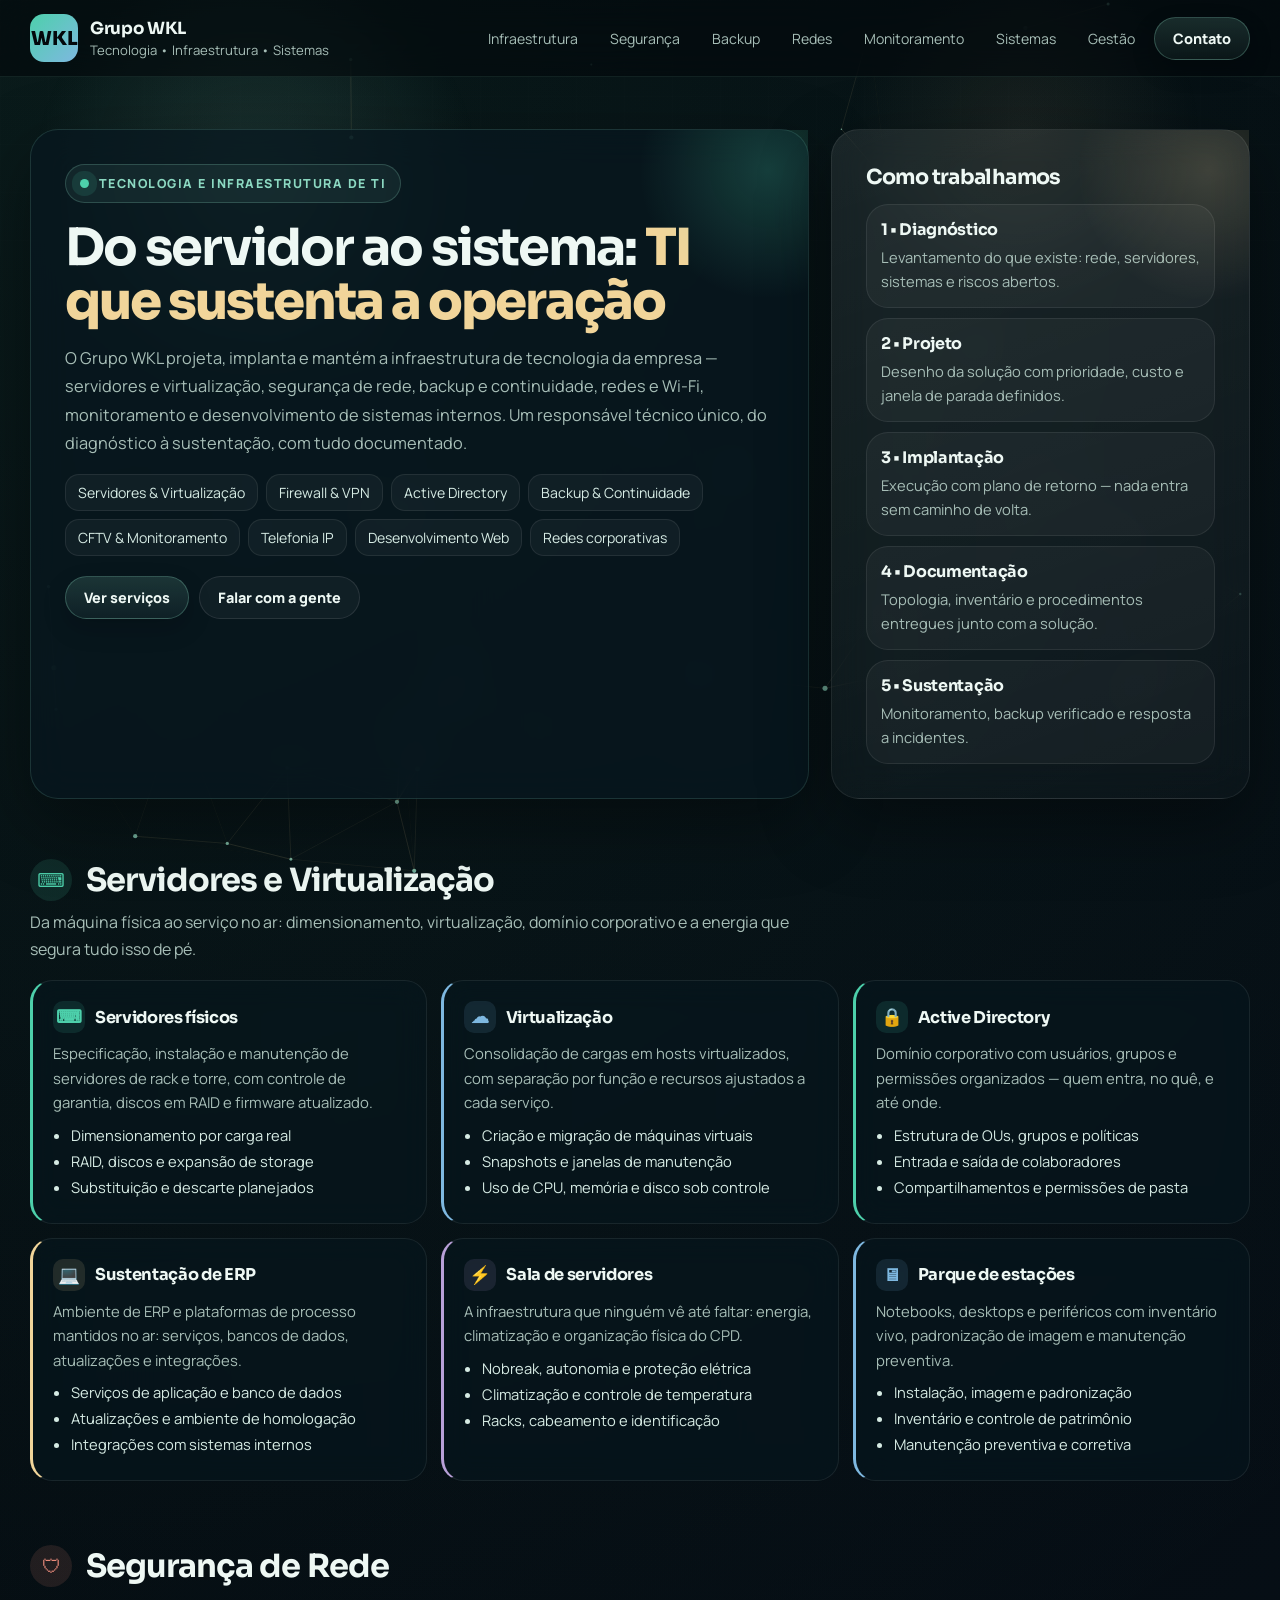
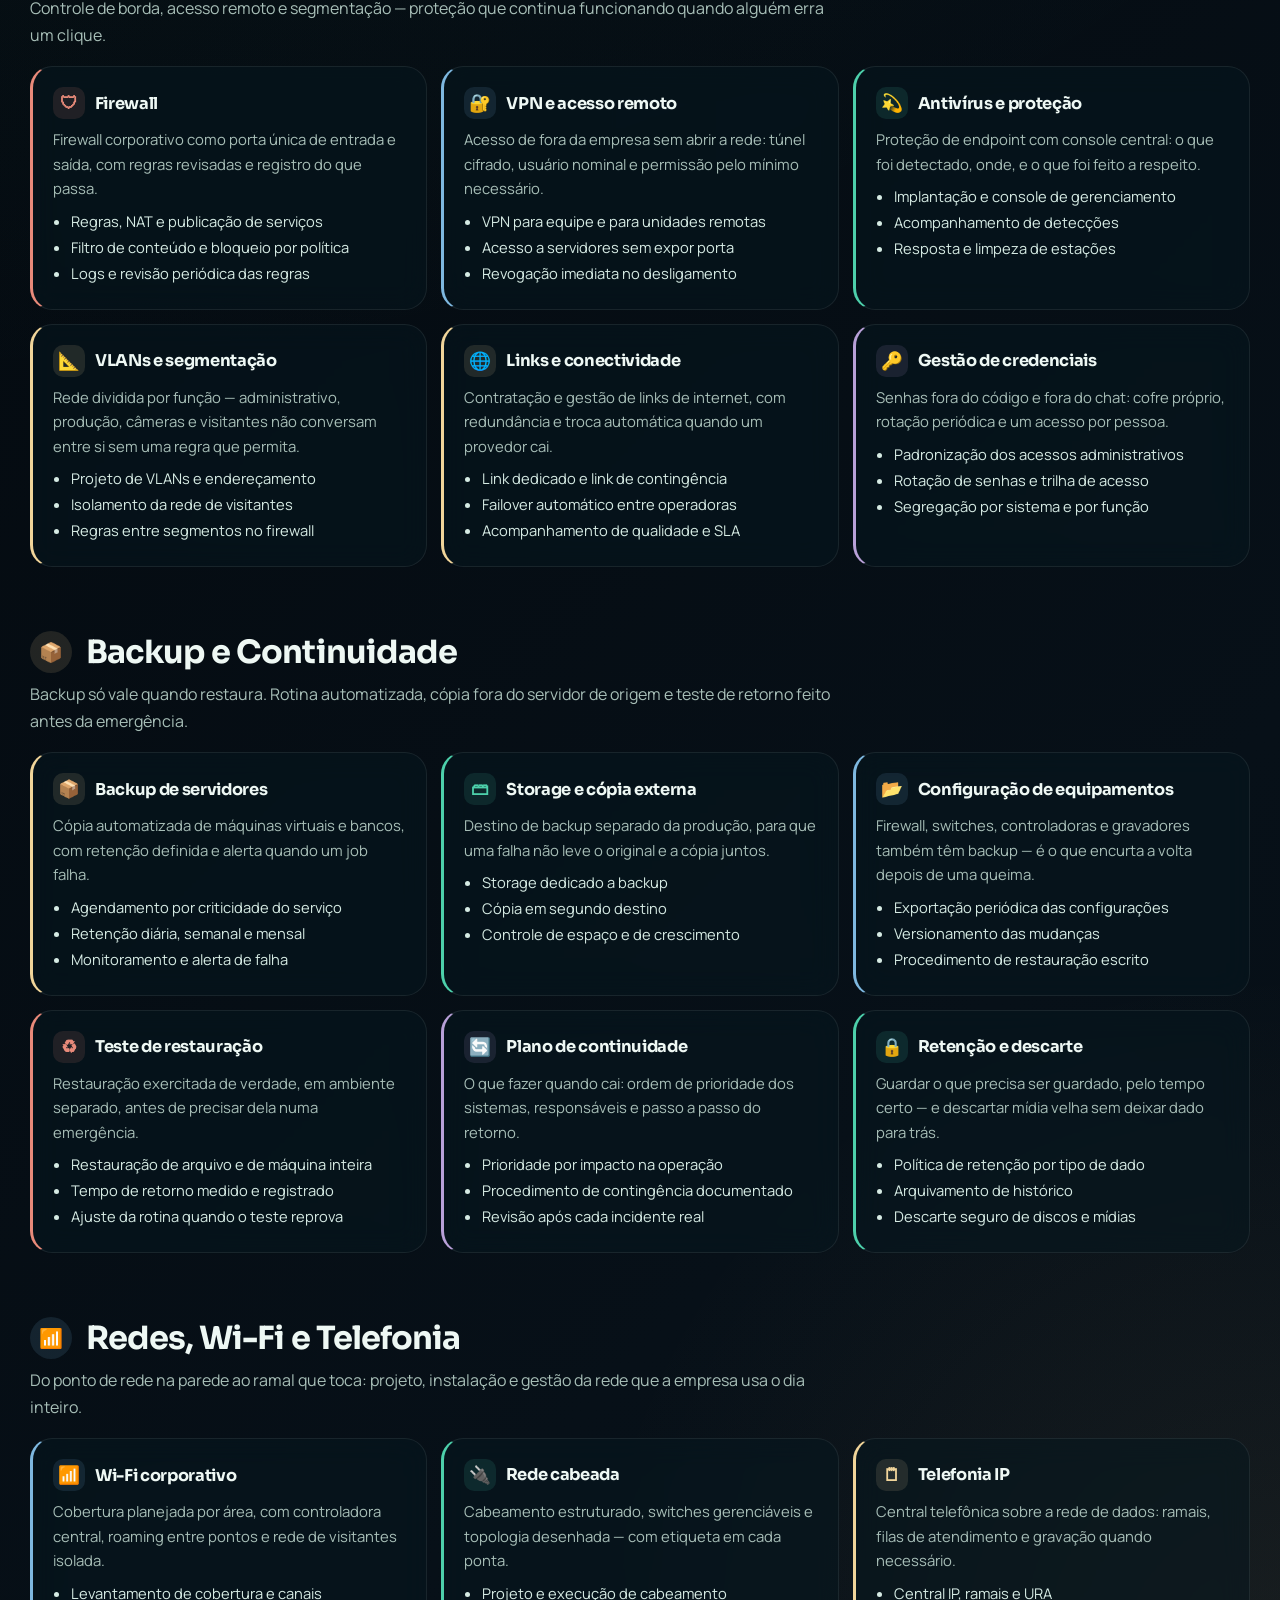
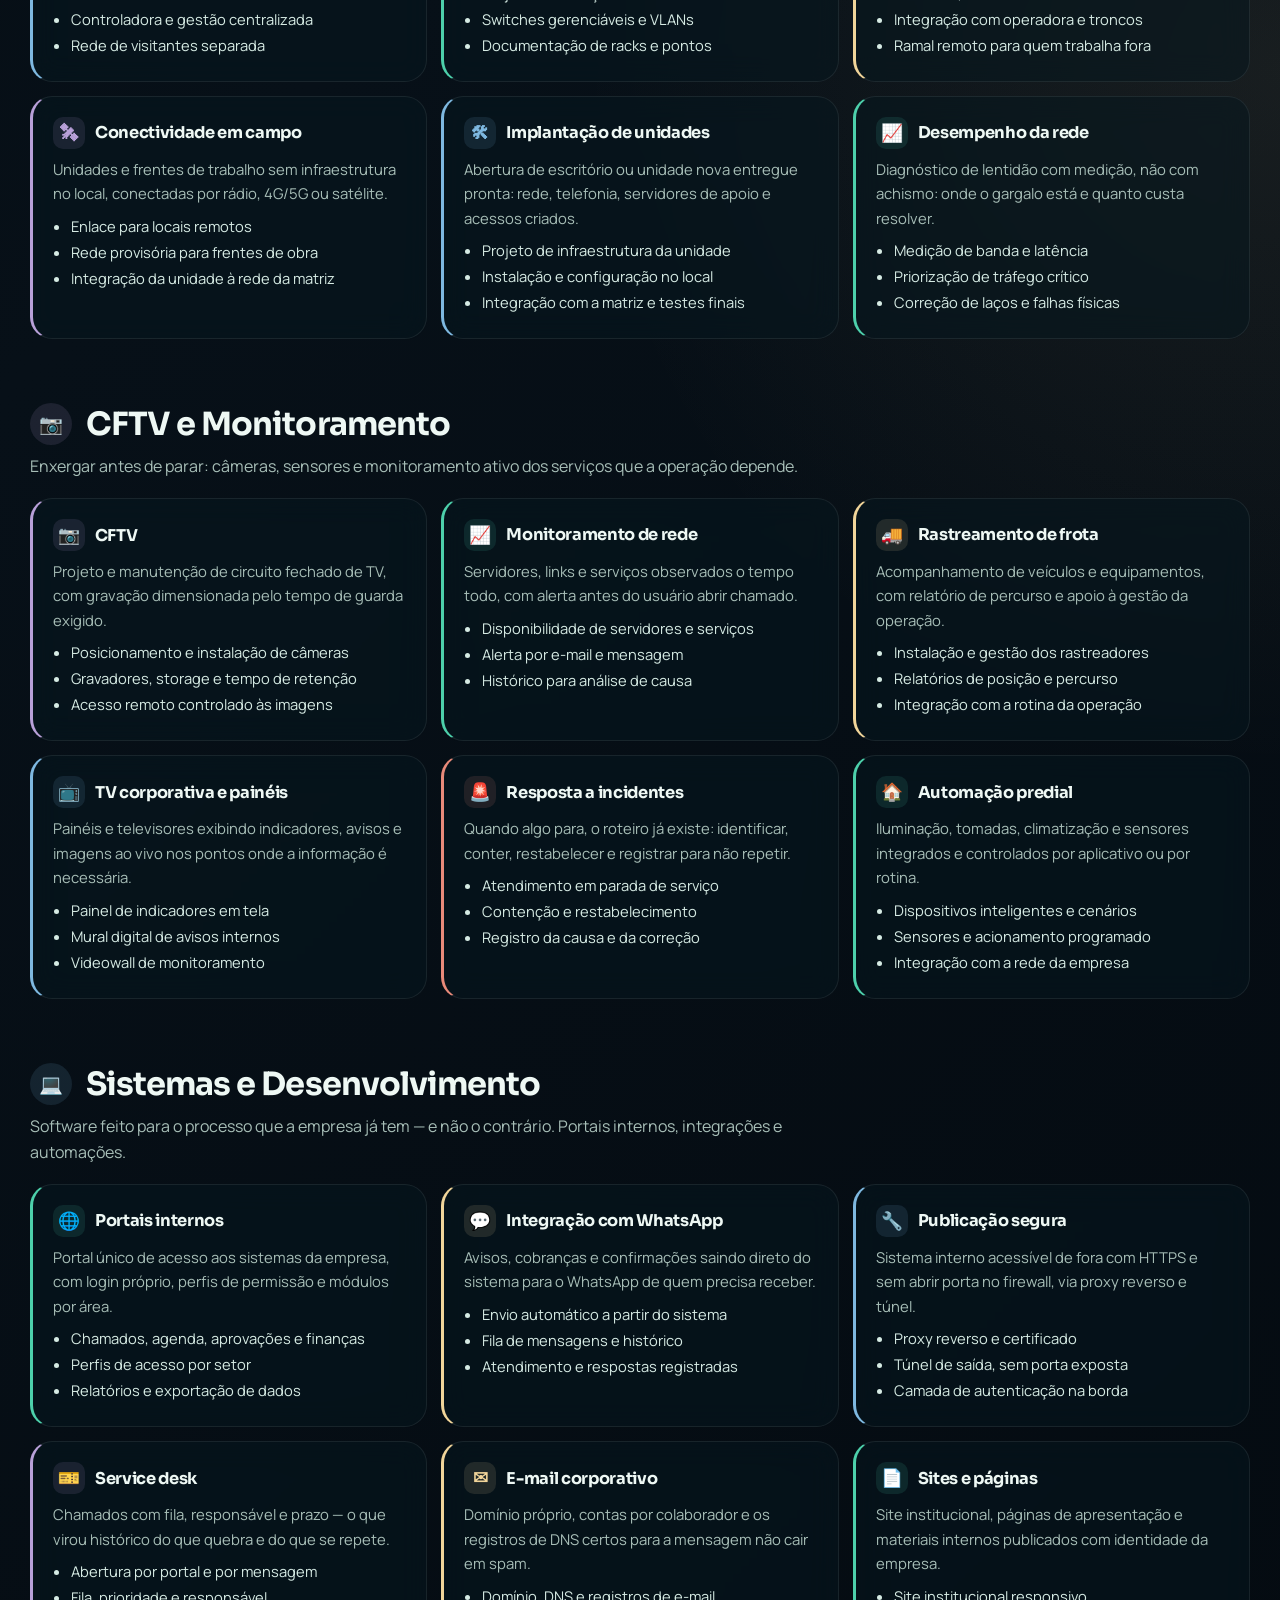
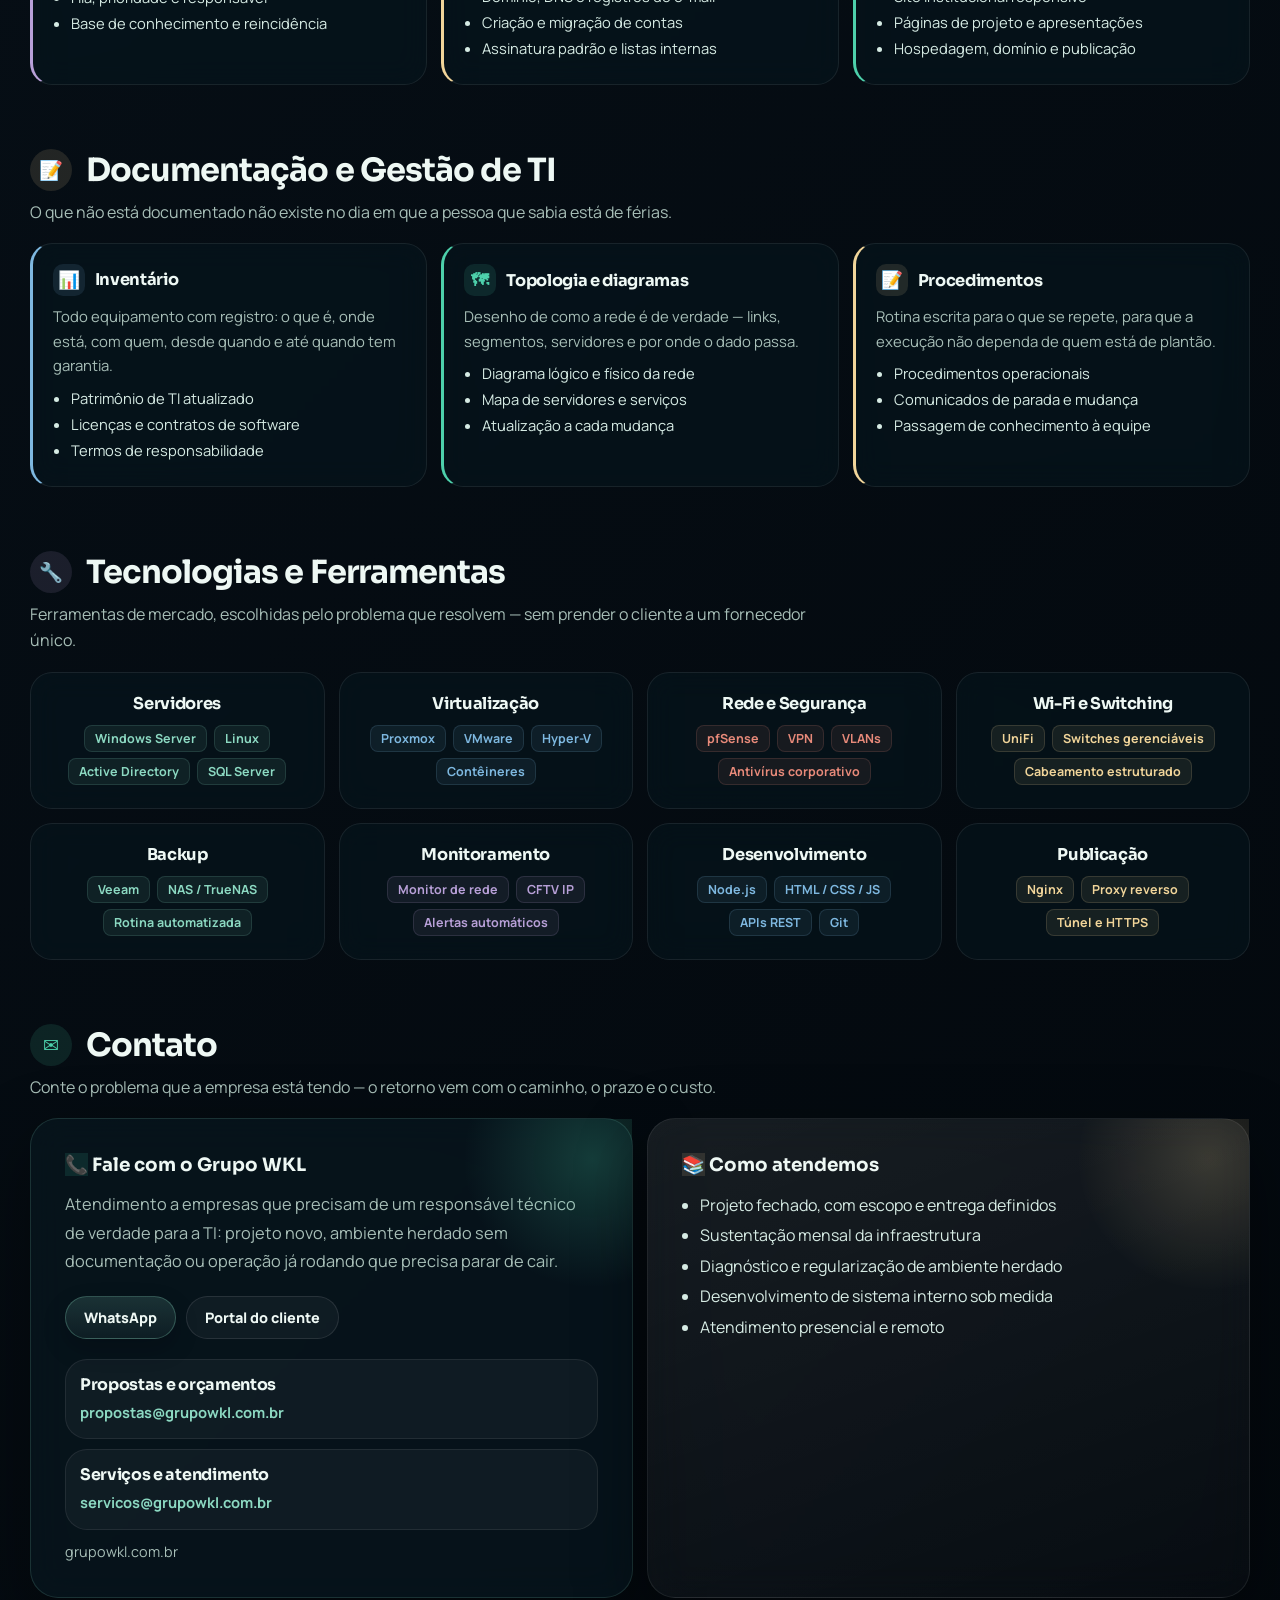
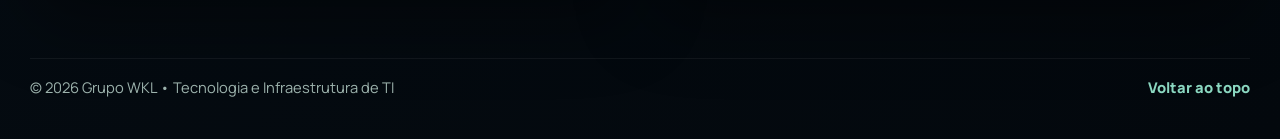
==== index.html @ 6122de72 "Landpage institucional do Grupo WKL Pagina unica estatica, sem build e sem backend, publicada em sit" ====
<!DOCTYPE html>
<html lang="pt-BR">
<head>
  <meta charset="UTF-8" />
  <meta name="viewport" content="width=device-width, initial-scale=1.0" />
  <title>Grupo WKL | Tecnologia e Infraestrutura de TI</title>
  <meta name="description" content="Grupo WKL — infraestrutura de TI ponta a ponta: servidores e virtualização, segurança de rede, backup e continuidade, redes e Wi-Fi, monitoramento e desenvolvimento de sistemas." />
  <meta name="theme-color" content="#03080c" />
  <link rel="preconnect" href="https://fonts.googleapis.com" />
  <link rel="preconnect" href="https://fonts.gstatic.com" crossorigin />
  <link href="https://fonts.googleapis.com/css2?family=Manrope:wght@400;500;600;700;800&family=Sora:wght@500;600;700;800&display=swap" rel="stylesheet" />
  <style>
    :root {
      --bg: #03080c;
      --bg-2: #071018;
      --panel: rgba(7, 23, 31, 0.72);
      --panel-2: rgba(7, 23, 31, 0.52);
      --panel-border: rgba(140, 217, 194, 0.16);
      --text: #eef8f4;
      --muted: #a7beb7;
      --accent: #8cd9c2;
      --accent-strong: #4dd0ab;
      --accent-warm: #f1d59a;
      --accent-blue: #7eb8e0;
      --accent-red: #e88a7a;
      --accent-purple: #b8a0d8;
      --shadow: 0 24px 70px rgba(0, 0, 0, 0.38);
      --radius: 22px;
      --radius-lg: 28px;
      --max: 1220px;
    }

    * { box-sizing: border-box; margin: 0; padding: 0; }
    html { scroll-behavior: smooth; }
    body {
      min-height: 100vh;
      font-family: "Manrope", system-ui, -apple-system, Segoe UI, Roboto, Arial, sans-serif;
      color: var(--text);
      background:
        radial-gradient(circle at top left, rgba(77, 208, 171, 0.10), transparent 30%),
        radial-gradient(circle at right center, rgba(241, 213, 154, 0.08), transparent 20%),
        linear-gradient(135deg, #02060a 0%, #071018 46%, #03080d 100%);
      position: relative;
      overflow-x: hidden;
    }

    #tech-canvas {
      position: fixed;
      inset: 0;
      width: 100%;
      height: 100%;
      z-index: 0;
      pointer-events: none;
      opacity: 0.9;
    }

    body::before,
    body::after {
      content: "";
      position: fixed;
      inset: 0;
      pointer-events: none;
      z-index: 0;
    }
    body::before {
      background-image:
        linear-gradient(rgba(255, 255, 255, 0.02) 1px, transparent 1px),
        linear-gradient(90deg, rgba(255, 255, 255, 0.02) 1px, transparent 1px);
      background-size: 48px 48px;
      mask-image: linear-gradient(to bottom, rgba(0, 0, 0, 0.45), transparent 85%);
    }
    body::after {
      background:
        radial-gradient(circle at 20% 20%, rgba(140, 217, 194, 0.14), transparent 18%),
        radial-gradient(circle at 80% 15%, rgba(241, 213, 154, 0.08), transparent 14%);
      animation: drift 18s ease-in-out infinite alternate;
    }

    .wrap { position: relative; z-index: 1; }
    .container { width: min(var(--max), calc(100% - 40px)); margin: 0 auto; }

    .skip-link {
      position: absolute; left: 16px; top: 16px;
      transform: translateY(-200%);
      background: rgba(6, 18, 24, 0.94);
      border: 1px solid rgba(140, 217, 194, 0.2);
      padding: 10px 14px; border-radius: 999px;
      color: var(--text); text-decoration: none; z-index: 10;
    }
    .skip-link:focus { transform: translateY(0); outline: none; }

    header {
      position: sticky; top: 0; z-index: 5;
      backdrop-filter: blur(18px);
      -webkit-backdrop-filter: blur(18px);
      background: rgba(3, 8, 12, 0.58);
      border-bottom: 1px solid rgba(140, 217, 194, 0.10);
    }

    .nav {
      display: flex; align-items: center;
      justify-content: space-between;
      padding: 14px 0; gap: 16px;
    }

    .brand {
      display: flex; align-items: center; gap: 12px;
      text-decoration: none; color: var(--text); min-width: 220px;
    }
    .brand-icon {
      width: 48px; height: 48px; border-radius: 14px;
      background: linear-gradient(135deg, var(--accent-strong), var(--accent-blue));
      display: flex; align-items: center; justify-content: center;
      font-family: "Sora", sans-serif; font-weight: 800;
      font-size: 1.2rem; color: var(--bg);
    }
    .brand strong { font-family: "Sora", sans-serif; letter-spacing: -0.02em; font-size: 1.05rem; }
    .brand span { display: block; color: var(--muted); font-size: 0.82rem; margin-top: 2px; }

    nav ul {
      list-style: none; display: flex; flex-wrap: wrap;
      gap: 6px; align-items: center; justify-content: flex-end;
    }

    .nav a.link {
      display: inline-flex; align-items: center; gap: 8px;
      padding: 9px 12px; border-radius: 999px;
      color: var(--muted); text-decoration: none; font-size: 0.88rem;
      border: 1px solid transparent;
      transition: background 0.18s ease, border-color 0.18s ease, transform 0.18s ease;
    }
    .nav a.link:hover {
      color: var(--text);
      background: rgba(255, 255, 255, 0.04);
      border-color: rgba(255, 255, 255, 0.06);
      transform: translateY(-1px);
    }

    .btn {
      appearance: none;
      border: 1px solid rgba(140, 217, 194, 0.28);
      background: linear-gradient(180deg, rgba(140, 217, 194, 0.16), rgba(140, 217, 194, 0.06));
      color: var(--text); border-radius: 999px;
      padding: 11px 18px;
      font: 800 0.90rem "Manrope", sans-serif;
      cursor: pointer;
      transition: transform 0.2s ease, box-shadow 0.2s ease, border-color 0.2s ease;
      box-shadow: 0 10px 24px rgba(0, 0, 0, 0.18);
      text-decoration: none;
      display: inline-flex; align-items: center; gap: 10px;
      justify-content: center; white-space: nowrap;
    }
    .btn:hover { transform: translateY(-1px); border-color: rgba(140, 217, 194, 0.48); box-shadow: 0 14px 28px rgba(0, 0, 0, 0.22); }
    .btn.secondary {
      border-color: rgba(255, 255, 255, 0.10);
      background: rgba(255, 255, 255, 0.04);
      color: var(--text); box-shadow: none;
    }
    .btn.secondary:hover { border-color: rgba(255, 255, 255, 0.16); }

    .badge {
      display: inline-flex; align-items: center; gap: 10px;
      padding: 10px 14px; border-radius: 999px;
      background: rgba(140, 217, 194, 0.08);
      border: 1px solid rgba(140, 217, 194, 0.22);
      color: var(--accent); font-size: 0.78rem;
      font-weight: 900; letter-spacing: 0.12em; text-transform: uppercase;
    }
    .badge::before {
      content: ""; width: 9px; height: 9px; border-radius: 50%;
      background: var(--accent-strong);
      box-shadow: 0 0 0 8px rgba(77, 208, 171, 0.12);
      animation: pulse 2.4s infinite;
    }

    .hero { padding: 52px 0 28px; }
    .hero-grid {
      display: grid;
      grid-template-columns: 1.3fr 0.7fr;
      gap: 22px; align-items: stretch;
    }

    .panel {
      background: var(--panel);
      border: 1px solid var(--panel-border);
      border-radius: var(--radius-lg);
      box-shadow: var(--shadow);
      backdrop-filter: blur(18px);
      -webkit-backdrop-filter: blur(18px);
    }
    .panel .inner { padding: 34px; position: relative; overflow: hidden; }
    .panel .inner::after {
      content: ""; position: absolute;
      width: 260px; height: 260px; right: -90px; top: -90px;
      border-radius: 50%;
      background: radial-gradient(circle, rgba(77, 208, 171, 0.22), transparent 70%);
      pointer-events: none;
    }

    h1 {
      margin-top: 18px;
      font-family: "Sora", sans-serif;
      font-size: clamp(1.9rem, 4.5vw, 3.2rem);
      line-height: 1.06; letter-spacing: -0.04em;
      max-width: 24ch;
    }
    h1 strong { color: var(--accent-warm); font-weight: 900; }

    .lead {
      margin-top: 14px; max-width: 72ch;
      color: var(--muted); font-size: 1.02rem; line-height: 1.75;
    }

    .pill-row { margin-top: 16px; display: flex; flex-wrap: wrap; gap: 8px; }
    .pill {
      padding: 8px 12px; border-radius: 14px;
      background: rgba(255, 255, 255, 0.04);
      border: 1px solid rgba(255, 255, 255, 0.08);
      color: #d6ebe4; font-size: 0.88rem;
    }

    .cta-row { margin-top: 20px; display: flex; flex-wrap: wrap; gap: 10px; }

    .side {
      background: linear-gradient(160deg, rgba(255, 255, 255, 0.08), rgba(255, 255, 255, 0.02));
      border: 1px solid rgba(255, 255, 255, 0.08);
    }
    .side .inner::after { background: radial-gradient(circle, rgba(241, 213, 154, 0.18), transparent 72%); }

    .kpis { display: grid; grid-template-columns: 1fr; gap: 10px; margin-top: 12px; }
    .kpi {
      padding: 14px; border-radius: var(--radius);
      background: rgba(255, 255, 255, 0.04);
      border: 1px solid rgba(255, 255, 255, 0.08);
    }
    .kpi strong {
      display: block; font-family: "Sora", sans-serif;
      letter-spacing: -0.02em; margin-bottom: 6px;
    }
    .kpi span { color: var(--muted); line-height: 1.6; font-size: 0.92rem; }

    .kpi-number {
      font-family: "Sora", sans-serif;
      font-size: 1.8rem; font-weight: 800;
      letter-spacing: -0.03em;
      background: linear-gradient(135deg, var(--accent-warm), var(--accent-strong));
      -webkit-background-clip: text; -webkit-text-fill-color: transparent;
      background-clip: text;
    }

    .section { padding: 32px 0; }
    .section-head {
      display: flex; align-items: flex-end;
      justify-content: space-between; gap: 14px;
      margin-bottom: 18px;
    }
    .section-head h2 {
      font-family: "Sora", sans-serif;
      letter-spacing: -0.03em;
      font-size: clamp(1.4rem, 3.2vw, 2rem);
    }
    .section-head p { color: var(--muted); max-width: 80ch; line-height: 1.65; }

    .section-divider {
      display: flex; align-items: center; gap: 14px;
      margin-bottom: 8px;
    }
    .section-divider .icon-circle {
      width: 42px; height: 42px; border-radius: 50%;
      display: flex; align-items: center; justify-content: center;
      font-size: 1.2rem; flex-shrink: 0;
    }

    .grid-3 { display: grid; grid-template-columns: repeat(3, minmax(0, 1fr)); gap: 14px; }
    .grid-2 { display: grid; grid-template-columns: repeat(2, minmax(0, 1fr)); gap: 14px; }
    .grid-4 { display: grid; grid-template-columns: repeat(4, minmax(0, 1fr)); gap: 14px; }

    .card {
      background: var(--panel-2);
      border: 1px solid rgba(255, 255, 255, 0.08);
      border-radius: var(--radius); padding: 20px;
      backdrop-filter: blur(14px);
      -webkit-backdrop-filter: blur(14px);
      transition: transform 0.18s ease, border-color 0.18s ease, background 0.18s ease;
    }
    .card:hover {
      transform: translateY(-2px);
      border-color: rgba(140, 217, 194, 0.18);
      background: rgba(7, 23, 31, 0.62);
    }
    .card h3 {
      font-family: "Sora", sans-serif;
      font-size: 1.02rem; letter-spacing: -0.02em;
      margin-bottom: 8px; display: flex; align-items: center; gap: 10px;
    }
    .card h3 .card-icon {
      font-size: 1.1rem; width: 32px; height: 32px;
      border-radius: 10px; display: inline-flex;
      align-items: center; justify-content: center; flex-shrink: 0;
    }
    .card p { color: var(--muted); line-height: 1.65; font-size: 0.93rem; }
    .card ul { margin-top: 10px; padding-left: 18px; color: #d6ebe4; }
    .card li { margin: 6px 0; color: #d6ebe4; font-size: 0.92rem; }

    .card-accent-green { border-left: 3px solid var(--accent-strong); }
    .card-accent-blue { border-left: 3px solid var(--accent-blue); }
    .card-accent-warm { border-left: 3px solid var(--accent-warm); }
    .card-accent-red { border-left: 3px solid var(--accent-red); }
    .card-accent-purple { border-left: 3px solid var(--accent-purple); }

    .icon-green { background: rgba(77, 208, 171, 0.12); color: var(--accent-strong); }
    .icon-blue { background: rgba(126, 184, 224, 0.12); color: var(--accent-blue); }
    .icon-warm { background: rgba(241, 213, 154, 0.12); color: var(--accent-warm); }
    .icon-red { background: rgba(232, 138, 122, 0.12); color: var(--accent-red); }
    .icon-purple { background: rgba(184, 160, 216, 0.12); color: var(--accent-purple); }

    .tag {
      display: inline-block; padding: 4px 10px;
      border-radius: 8px; font-size: 0.78rem; font-weight: 700;
      background: rgba(140, 217, 194, 0.08);
      border: 1px solid rgba(140, 217, 194, 0.15);
      color: var(--accent); margin: 3px 2px;
    }
    .tag.blue { background: rgba(126, 184, 224, 0.08); border-color: rgba(126, 184, 224, 0.15); color: var(--accent-blue); }
    .tag.warm { background: rgba(241, 213, 154, 0.08); border-color: rgba(241, 213, 154, 0.15); color: var(--accent-warm); }
    .tag.red { background: rgba(232, 138, 122, 0.08); border-color: rgba(232, 138, 122, 0.15); color: var(--accent-red); }
    .tag.purple { background: rgba(184, 160, 216, 0.08); border-color: rgba(184, 160, 216, 0.15); color: var(--accent-purple); }

    .timeline {
      position: relative; padding-left: 32px;
    }
    .timeline::before {
      content: ""; position: absolute; left: 14px; top: 8px; bottom: 8px;
      width: 2px; background: rgba(140, 217, 194, 0.15);
    }
    .timeline-item {
      position: relative; margin-bottom: 18px; padding: 16px 20px;
      background: var(--panel-2); border: 1px solid rgba(255, 255, 255, 0.08);
      border-radius: 16px;
    }
    .timeline-item::before {
      content: ""; position: absolute; left: -24px; top: 20px;
      width: 10px; height: 10px; border-radius: 50%;
      background: var(--accent-strong);
      box-shadow: 0 0 0 4px rgba(77, 208, 171, 0.15);
    }
    .timeline-item h4 {
      font-family: "Sora", sans-serif; font-size: 0.95rem;
      letter-spacing: -0.01em; margin-bottom: 6px;
    }
    .timeline-item p { color: var(--muted); font-size: 0.90rem; line-height: 1.6; }

    .stats-bar {
      display: flex; flex-wrap: wrap; gap: 14px;
      padding: 20px; border-radius: var(--radius);
      background: rgba(255, 255, 255, 0.02);
      border: 1px solid rgba(255, 255, 255, 0.06);
      margin-bottom: 18px;
    }
    .stat {
      flex: 1; min-width: 140px; text-align: center;
      padding: 10px;
    }
    .stat .number {
      font-family: "Sora", sans-serif; font-size: 2rem;
      font-weight: 800; letter-spacing: -0.03em;
    }
    .stat .label { color: var(--muted); font-size: 0.85rem; margin-top: 4px; }

    .fine { margin-top: 10px; font-size: 0.90rem; color: var(--muted); line-height: 1.6; }

    footer { padding: 28px 0 42px; color: #9eb4ae; font-size: 0.92rem; }
    .foot {
      display: flex; align-items: center; justify-content: space-between;
      gap: 12px; flex-wrap: wrap;
      border-top: 1px solid rgba(255, 255, 255, 0.06); padding-top: 18px;
    }
    .foot a { color: var(--accent); text-decoration: none; font-weight: 900; }

    @keyframes pulse { 0%, 100% { transform: scale(1); opacity: 1; } 50% { transform: scale(1.08); opacity: 0.75; } }
    @keyframes drift { from { transform: translate3d(0, 0, 0) scale(1); } to { transform: translate3d(-20px, 24px, 0) scale(1.08); } }
    @keyframes fadeUp {
      from { opacity: 0; transform: translateY(24px); }
      to { opacity: 1; transform: translateY(0); }
    }
    .fade-up { opacity: 0; animation: fadeUp 0.6s ease forwards; }
    .fade-up.d1 { animation-delay: 0.1s; }
    .fade-up.d2 { animation-delay: 0.2s; }
    .fade-up.d3 { animation-delay: 0.3s; }

    @media (max-width: 980px) {
      .hero-grid { grid-template-columns: 1fr; }
      .grid-4 { grid-template-columns: repeat(2, 1fr); }
    }
    @media (max-width: 720px) {
      .grid-3 { grid-template-columns: 1fr; }
      .grid-2 { grid-template-columns: 1fr; }
      .grid-4 { grid-template-columns: 1fr; }
      .brand { min-width: auto; }
      nav ul { justify-content: flex-start; }
      .stats-bar { flex-direction: column; }

    }
    @media (prefers-reduced-motion: reduce) {
      html { scroll-behavior: auto; }
      body::after { animation: none; }
      .badge::before { animation: none; }
      .fade-up { animation: none; opacity: 1; }
    }

    @media print {
      body { background: #fff; color: #111; }
      body::before, body::after, #tech-canvas, header { display: none; }
      .card, .panel, .timeline-item {
        background: #f8f8f8; border-color: #ddd;
        -webkit-print-color-adjust: exact; print-color-adjust: exact;
      }
      .wrap { z-index: auto; }
    }
    .side-title { font-family: "Sora", sans-serif; letter-spacing: -0.03em; font-size: 1.3rem; }
    .mail-link { color: var(--accent); text-decoration: none; font-weight: 700; word-break: break-all; }
    .mail-link:hover { text-decoration: underline; }
  </style>
</head>
<body>
  <a class="skip-link" href="#conteudo">Pular para o conteúdo</a>
  <canvas id="tech-canvas" aria-hidden="true"></canvas>

  <div class="wrap">
    <header>
      <div class="container">
        <div class="nav" role="navigation" aria-label="Navegação principal">
          <a class="brand" href="#topo">
            <div class="brand-icon">WKL</div>
            <div>
              <strong>Grupo WKL</strong>
              <span>Tecnologia &bull; Infraestrutura &bull; Sistemas</span>
            </div>
          </a>
          <nav aria-label="Seções">
            <ul>
              <li><a class="link" href="#infraestrutura">Infraestrutura</a></li>
              <li><a class="link" href="#seguranca">Segurança</a></li>
              <li><a class="link" href="#backup">Backup</a></li>
              <li><a class="link" href="#redes">Redes</a></li>
              <li><a class="link" href="#monitoramento">Monitoramento</a></li>
              <li><a class="link" href="#sistemas">Sistemas</a></li>
              <li><a class="link" href="#gestao">Gestão</a></li>
              <li><a class="btn" href="#contato">Contato</a></li>
            </ul>
          </nav>
        </div>
      </div>
    </header>

    <main id="conteudo">

      <!-- ==================== HERO ==================== -->
      <section class="hero" id="topo">
        <div class="container">
          <div class="hero-grid">
            <article class="panel fade-up">
              <div class="inner">
                <div class="badge">Tecnologia e Infraestrutura de TI</div>

                <h1>Do servidor ao sistema: <strong>TI que sustenta a operação</strong></h1>

                <p class="lead">
                  O Grupo WKL projeta, implanta e mantém a infraestrutura de tecnologia da empresa —
                  servidores e virtualização, segurança de rede, backup e continuidade, redes e Wi-Fi,
                  monitoramento e desenvolvimento de sistemas internos. Um responsável técnico único,
                  do diagnóstico à sustentação, com tudo documentado.
                </p>

                <div class="pill-row" aria-label="Áreas de atuação">
                  <span class="pill">Servidores &amp; Virtualização</span>
                  <span class="pill">Firewall &amp; VPN</span>
                  <span class="pill">Active Directory</span>
                  <span class="pill">Backup &amp; Continuidade</span>
                  <span class="pill">CFTV &amp; Monitoramento</span>
                  <span class="pill">Telefonia IP</span>
                  <span class="pill">Desenvolvimento Web</span>
                  <span class="pill">Redes corporativas</span>
                </div>

                <div class="cta-row">
                  <a class="btn" href="#infraestrutura">Ver serviços</a>
                  <a class="btn secondary" href="#contato">Falar com a gente</a>
                </div>
              </div>
            </article>

            <aside class="panel side fade-up d1">
              <div class="inner">
                <h2 class="side-title">Como trabalhamos</h2>
                <div class="kpis" aria-label="Etapas de trabalho" style="margin-top:14px;">
                  <div class="kpi">
                    <strong>1 &bull; Diagnóstico</strong>
                    <span>Levantamento do que existe: rede, servidores, sistemas e riscos abertos.</span>
                  </div>
                  <div class="kpi">
                    <strong>2 &bull; Projeto</strong>
                    <span>Desenho da solução com prioridade, custo e janela de parada definidos.</span>
                  </div>
                  <div class="kpi">
                    <strong>3 &bull; Implantação</strong>
                    <span>Execução com plano de retorno — nada entra sem caminho de volta.</span>
                  </div>
                  <div class="kpi">
                    <strong>4 &bull; Documentação</strong>
                    <span>Topologia, inventário e procedimentos entregues junto com a solução.</span>
                  </div>
                  <div class="kpi">
                    <strong>5 &bull; Sustentação</strong>
                    <span>Monitoramento, backup verificado e resposta a incidentes.</span>
                  </div>
                </div>
              </div>
            </aside>
          </div>
        </div>
      </section>

      <!-- ==================== INFRAESTRUTURA ==================== -->
      <section class="section" id="infraestrutura">
        <div class="container">
          <div class="section-head">
            <div>
              <div class="section-divider">
                <span class="icon-circle icon-green">&#9000;</span>
                <h2>Servidores e Virtualização</h2>
              </div>
              <p>Da máquina física ao serviço no ar: dimensionamento, virtualização, domínio corporativo e a energia que segura tudo isso de pé.</p>
            </div>
          </div>

          <div class="grid-3">
            <article class="card card-accent-green fade-up">
              <h3><span class="card-icon icon-green">&#9000;</span> Servidores físicos</h3>
              <p>Especificação, instalação e manutenção de servidores de rack e torre, com controle de garantia, discos em RAID e firmware atualizado.</p>
              <ul>
                <li>Dimensionamento por carga real</li>
                <li>RAID, discos e expansão de storage</li>
                <li>Substituição e descarte planejados</li>
              </ul>
            </article>

            <article class="card card-accent-blue fade-up d1">
              <h3><span class="card-icon icon-blue">&#9729;</span> Virtualização</h3>
              <p>Consolidação de cargas em hosts virtualizados, com separação por função e recursos ajustados a cada serviço.</p>
              <ul>
                <li>Criação e migração de máquinas virtuais</li>
                <li>Snapshots e janelas de manutenção</li>
                <li>Uso de CPU, memória e disco sob controle</li>
              </ul>
            </article>

            <article class="card card-accent-green fade-up d2">
              <h3><span class="card-icon icon-green">&#128274;</span> Active Directory</h3>
              <p>Domínio corporativo com usuários, grupos e permissões organizados — quem entra, no quê, e até onde.</p>
              <ul>
                <li>Estrutura de OUs, grupos e políticas</li>
                <li>Entrada e saída de colaboradores</li>
                <li>Compartilhamentos e permissões de pasta</li>
              </ul>
            </article>

            <article class="card card-accent-warm fade-up">
              <h3><span class="card-icon icon-warm">&#128187;</span> Sustentação de ERP</h3>
              <p>Ambiente de ERP e plataformas de processo mantidos no ar: serviços, bancos de dados, atualizações e integrações.</p>
              <ul>
                <li>Serviços de aplicação e banco de dados</li>
                <li>Atualizações e ambiente de homologação</li>
                <li>Integrações com sistemas internos</li>
              </ul>
            </article>

            <article class="card card-accent-purple fade-up d1">
              <h3><span class="card-icon icon-purple">&#9889;</span> Sala de servidores</h3>
              <p>A infraestrutura que ninguém vê até faltar: energia, climatização e organização física do CPD.</p>
              <ul>
                <li>Nobreak, autonomia e proteção elétrica</li>
                <li>Climatização e controle de temperatura</li>
                <li>Racks, cabeamento e identificação</li>
              </ul>
            </article>

            <article class="card card-accent-blue fade-up d2">
              <h3><span class="card-icon icon-blue">&#128421;</span> Parque de estações</h3>
              <p>Notebooks, desktops e periféricos com inventário vivo, padronização de imagem e manutenção preventiva.</p>
              <ul>
                <li>Instalação, imagem e padronização</li>
                <li>Inventário e controle de patrimônio</li>
                <li>Manutenção preventiva e corretiva</li>
              </ul>
            </article>
          </div>
        </div>
      </section>

      <!-- ==================== SEGURANÇA ==================== -->
      <section class="section" id="seguranca">
        <div class="container">
          <div class="section-head">
            <div>
              <div class="section-divider">
                <span class="icon-circle icon-red">&#128737;</span>
                <h2>Segurança de Rede</h2>
              </div>
              <p>Controle de borda, acesso remoto e segmentação — proteção que continua funcionando quando alguém erra um clique.</p>
            </div>
          </div>

          <div class="grid-3">
            <article class="card card-accent-red fade-up">
              <h3><span class="card-icon icon-red">&#128737;</span> Firewall</h3>
              <p>Firewall corporativo como porta única de entrada e saída, com regras revisadas e registro do que passa.</p>
              <ul>
                <li>Regras, NAT e publicação de serviços</li>
                <li>Filtro de conteúdo e bloqueio por política</li>
                <li>Logs e revisão periódica das regras</li>
              </ul>
            </article>

            <article class="card card-accent-blue fade-up d1">
              <h3><span class="card-icon icon-blue">&#128272;</span> VPN e acesso remoto</h3>
              <p>Acesso de fora da empresa sem abrir a rede: túnel cifrado, usuário nominal e permissão pelo mínimo necessário.</p>
              <ul>
                <li>VPN para equipe e para unidades remotas</li>
                <li>Acesso a servidores sem expor porta</li>
                <li>Revogação imediata no desligamento</li>
              </ul>
            </article>

            <article class="card card-accent-green fade-up d2">
              <h3><span class="card-icon icon-green">&#128171;</span> Antivírus e proteção</h3>
              <p>Proteção de endpoint com console central: o que foi detectado, onde, e o que foi feito a respeito.</p>
              <ul>
                <li>Implantação e console de gerenciamento</li>
                <li>Acompanhamento de detecções</li>
                <li>Resposta e limpeza de estações</li>
              </ul>
            </article>

            <article class="card card-accent-warm fade-up">
              <h3><span class="card-icon icon-warm">&#128208;</span> VLANs e segmentação</h3>
              <p>Rede dividida por função — administrativo, produção, câmeras e visitantes não conversam entre si sem uma regra que permita.</p>
              <ul>
                <li>Projeto de VLANs e endereçamento</li>
                <li>Isolamento da rede de visitantes</li>
                <li>Regras entre segmentos no firewall</li>
              </ul>
            </article>

            <article class="card card-accent-warm fade-up d1">
              <h3><span class="card-icon icon-warm">&#127760;</span> Links e conectividade</h3>
              <p>Contratação e gestão de links de internet, com redundância e troca automática quando um provedor cai.</p>
              <ul>
                <li>Link dedicado e link de contingência</li>
                <li>Failover automático entre operadoras</li>
                <li>Acompanhamento de qualidade e SLA</li>
              </ul>
            </article>

            <article class="card card-accent-purple fade-up d2">
              <h3><span class="card-icon icon-purple">&#128273;</span> Gestão de credenciais</h3>
              <p>Senhas fora do código e fora do chat: cofre próprio, rotação periódica e um acesso por pessoa.</p>
              <ul>
                <li>Padronização dos acessos administrativos</li>
                <li>Rotação de senhas e trilha de acesso</li>
                <li>Segregação por sistema e por função</li>
              </ul>
            </article>
          </div>
        </div>
      </section>

      <!-- ==================== BACKUP ==================== -->
      <section class="section" id="backup">
        <div class="container">
          <div class="section-head">
            <div>
              <div class="section-divider">
                <span class="icon-circle icon-warm">&#128230;</span>
                <h2>Backup e Continuidade</h2>
              </div>
              <p>Backup só vale quando restaura. Rotina automatizada, cópia fora do servidor de origem e teste de retorno feito antes da emergência.</p>
            </div>
          </div>

          <div class="grid-3">
            <article class="card card-accent-warm fade-up">
              <h3><span class="card-icon icon-warm">&#128230;</span> Backup de servidores</h3>
              <p>Cópia automatizada de máquinas virtuais e bancos, com retenção definida e alerta quando um job falha.</p>
              <ul>
                <li>Agendamento por criticidade do serviço</li>
                <li>Retenção diária, semanal e mensal</li>
                <li>Monitoramento e alerta de falha</li>
              </ul>
            </article>

            <article class="card card-accent-green fade-up d1">
              <h3><span class="card-icon icon-green">&#128451;</span> Storage e cópia externa</h3>
              <p>Destino de backup separado da produção, para que uma falha não leve o original e a cópia juntos.</p>
              <ul>
                <li>Storage dedicado a backup</li>
                <li>Cópia em segundo destino</li>
                <li>Controle de espaço e de crescimento</li>
              </ul>
            </article>

            <article class="card card-accent-blue fade-up d2">
              <h3><span class="card-icon icon-blue">&#128194;</span> Configuração de equipamentos</h3>
              <p>Firewall, switches, controladoras e gravadores também têm backup — é o que encurta a volta depois de uma queima.</p>
              <ul>
                <li>Exportação periódica das configurações</li>
                <li>Versionamento das mudanças</li>
                <li>Procedimento de restauração escrito</li>
              </ul>
            </article>

            <article class="card card-accent-red fade-up">
              <h3><span class="card-icon icon-red">&#9851;</span> Teste de restauração</h3>
              <p>Restauração exercitada de verdade, em ambiente separado, antes de precisar dela numa emergência.</p>
              <ul>
                <li>Restauração de arquivo e de máquina inteira</li>
                <li>Tempo de retorno medido e registrado</li>
                <li>Ajuste da rotina quando o teste reprova</li>
              </ul>
            </article>

            <article class="card card-accent-purple fade-up d1">
              <h3><span class="card-icon icon-purple">&#128260;</span> Plano de continuidade</h3>
              <p>O que fazer quando cai: ordem de prioridade dos sistemas, responsáveis e passo a passo do retorno.</p>
              <ul>
                <li>Prioridade por impacto na operação</li>
                <li>Procedimento de contingência documentado</li>
                <li>Revisão após cada incidente real</li>
              </ul>
            </article>

            <article class="card card-accent-green fade-up d2">
              <h3><span class="card-icon icon-green">&#128274;</span> Retenção e descarte</h3>
              <p>Guardar o que precisa ser guardado, pelo tempo certo — e descartar mídia velha sem deixar dado para trás.</p>
              <ul>
                <li>Política de retenção por tipo de dado</li>
                <li>Arquivamento de histórico</li>
                <li>Descarte seguro de discos e mídias</li>
              </ul>
            </article>
          </div>
        </div>
      </section>

      <!-- ==================== REDES ==================== -->
      <section class="section" id="redes">
        <div class="container">
          <div class="section-head">
            <div>
              <div class="section-divider">
                <span class="icon-circle icon-blue">&#128246;</span>
                <h2>Redes, Wi-Fi e Telefonia</h2>
              </div>
              <p>Do ponto de rede na parede ao ramal que toca: projeto, instalação e gestão da rede que a empresa usa o dia inteiro.</p>
            </div>
          </div>

          <div class="grid-3">
            <article class="card card-accent-blue fade-up">
              <h3><span class="card-icon icon-blue">&#128246;</span> Wi-Fi corporativo</h3>
              <p>Cobertura planejada por área, com controladora central, roaming entre pontos e rede de visitantes isolada.</p>
              <ul>
                <li>Levantamento de cobertura e canais</li>
                <li>Controladora e gestão centralizada</li>
                <li>Rede de visitantes separada</li>
              </ul>
            </article>

            <article class="card card-accent-green fade-up d1">
              <h3><span class="card-icon icon-green">&#128268;</span> Rede cabeada</h3>
              <p>Cabeamento estruturado, switches gerenciáveis e topologia desenhada — com etiqueta em cada ponta.</p>
              <ul>
                <li>Projeto e execução de cabeamento</li>
                <li>Switches gerenciáveis e VLANs</li>
                <li>Documentação de racks e pontos</li>
              </ul>
            </article>

            <article class="card card-accent-warm fade-up d2">
              <h3><span class="card-icon icon-warm">&#128466;</span> Telefonia IP</h3>
              <p>Central telefônica sobre a rede de dados: ramais, filas de atendimento e gravação quando necessário.</p>
              <ul>
                <li>Central IP, ramais e URA</li>
                <li>Integração com operadora e troncos</li>
                <li>Ramal remoto para quem trabalha fora</li>
              </ul>
            </article>

            <article class="card card-accent-purple fade-up">
              <h3><span class="card-icon icon-purple">&#128752;</span> Conectividade em campo</h3>
              <p>Unidades e frentes de trabalho sem infraestrutura no local, conectadas por rádio, 4G/5G ou satélite.</p>
              <ul>
                <li>Enlace para locais remotos</li>
                <li>Rede provisória para frentes de obra</li>
                <li>Integração da unidade à rede da matriz</li>
              </ul>
            </article>

            <article class="card card-accent-blue fade-up d1">
              <h3><span class="card-icon icon-blue">&#128736;</span> Implantação de unidades</h3>
              <p>Abertura de escritório ou unidade nova entregue pronta: rede, telefonia, servidores de apoio e acessos criados.</p>
              <ul>
                <li>Projeto de infraestrutura da unidade</li>
                <li>Instalação e configuração no local</li>
                <li>Integração com a matriz e testes finais</li>
              </ul>
            </article>

            <article class="card card-accent-green fade-up d2">
              <h3><span class="card-icon icon-green">&#128200;</span> Desempenho da rede</h3>
              <p>Diagnóstico de lentidão com medição, não com achismo: onde o gargalo está e quanto custa resolver.</p>
              <ul>
                <li>Medição de banda e latência</li>
                <li>Priorização de tráfego crítico</li>
                <li>Correção de laços e falhas físicas</li>
              </ul>
            </article>
          </div>
        </div>
      </section>

      <!-- ==================== MONITORAMENTO ==================== -->
      <section class="section" id="monitoramento">
        <div class="container">
          <div class="section-head">
            <div>
              <div class="section-divider">
                <span class="icon-circle icon-purple">&#128247;</span>
                <h2>CFTV e Monitoramento</h2>
              </div>
              <p>Enxergar antes de parar: câmeras, sensores e monitoramento ativo dos serviços que a operação depende.</p>
            </div>
          </div>

          <div class="grid-3">
            <article class="card card-accent-purple fade-up">
              <h3><span class="card-icon icon-purple">&#128247;</span> CFTV</h3>
              <p>Projeto e manutenção de circuito fechado de TV, com gravação dimensionada pelo tempo de guarda exigido.</p>
              <ul>
                <li>Posicionamento e instalação de câmeras</li>
                <li>Gravadores, storage e tempo de retenção</li>
                <li>Acesso remoto controlado às imagens</li>
              </ul>
            </article>

            <article class="card card-accent-green fade-up d1">
              <h3><span class="card-icon icon-green">&#128200;</span> Monitoramento de rede</h3>
              <p>Servidores, links e serviços observados o tempo todo, com alerta antes do usuário abrir chamado.</p>
              <ul>
                <li>Disponibilidade de servidores e serviços</li>
                <li>Alerta por e-mail e mensagem</li>
                <li>Histórico para análise de causa</li>
              </ul>
            </article>

            <article class="card card-accent-warm fade-up d2">
              <h3><span class="card-icon icon-warm">&#128666;</span> Rastreamento de frota</h3>
              <p>Acompanhamento de veículos e equipamentos, com relatório de percurso e apoio à gestão da operação.</p>
              <ul>
                <li>Instalação e gestão dos rastreadores</li>
                <li>Relatórios de posição e percurso</li>
                <li>Integração com a rotina da operação</li>
              </ul>
            </article>

            <article class="card card-accent-blue fade-up">
              <h3><span class="card-icon icon-blue">&#128250;</span> TV corporativa e painéis</h3>
              <p>Painéis e televisores exibindo indicadores, avisos e imagens ao vivo nos pontos onde a informação é necessária.</p>
              <ul>
                <li>Painel de indicadores em tela</li>
                <li>Mural digital de avisos internos</li>
                <li>Videowall de monitoramento</li>
              </ul>
            </article>

            <article class="card card-accent-red fade-up d1">
              <h3><span class="card-icon icon-red">&#128680;</span> Resposta a incidentes</h3>
              <p>Quando algo para, o roteiro já existe: identificar, conter, restabelecer e registrar para não repetir.</p>
              <ul>
                <li>Atendimento em parada de serviço</li>
                <li>Contenção e restabelecimento</li>
                <li>Registro da causa e da correção</li>
              </ul>
            </article>

            <article class="card card-accent-green fade-up d2">
              <h3><span class="card-icon icon-green">&#127968;</span> Automação predial</h3>
              <p>Iluminação, tomadas, climatização e sensores integrados e controlados por aplicativo ou por rotina.</p>
              <ul>
                <li>Dispositivos inteligentes e cenários</li>
                <li>Sensores e acionamento programado</li>
                <li>Integração com a rede da empresa</li>
              </ul>
            </article>
          </div>
        </div>
      </section>

      <!-- ==================== SISTEMAS ==================== -->
      <section class="section" id="sistemas">
        <div class="container">
          <div class="section-head">
            <div>
              <div class="section-divider">
                <span class="icon-circle icon-blue">&#128187;</span>
                <h2>Sistemas e Desenvolvimento</h2>
              </div>
              <p>Software feito para o processo que a empresa já tem — e não o contrário. Portais internos, integrações e automações.</p>
            </div>
          </div>

          <div class="grid-3">
            <article class="card card-accent-green fade-up">
              <h3><span class="card-icon icon-green">&#127760;</span> Portais internos</h3>
              <p>Portal único de acesso aos sistemas da empresa, com login próprio, perfis de permissão e módulos por área.</p>
              <ul>
                <li>Chamados, agenda, aprovações e finanças</li>
                <li>Perfis de acesso por setor</li>
                <li>Relatórios e exportação de dados</li>
              </ul>
            </article>

            <article class="card card-accent-warm fade-up d1">
              <h3><span class="card-icon icon-warm">&#128172;</span> Integração com WhatsApp</h3>
              <p>Avisos, cobranças e confirmações saindo direto do sistema para o WhatsApp de quem precisa receber.</p>
              <ul>
                <li>Envio automático a partir do sistema</li>
                <li>Fila de mensagens e histórico</li>
                <li>Atendimento e respostas registradas</li>
              </ul>
            </article>

            <article class="card card-accent-blue fade-up d2">
              <h3><span class="card-icon icon-blue">&#128295;</span> Publicação segura</h3>
              <p>Sistema interno acessível de fora com HTTPS e sem abrir porta no firewall, via proxy reverso e túnel.</p>
              <ul>
                <li>Proxy reverso e certificado</li>
                <li>Túnel de saída, sem porta exposta</li>
                <li>Camada de autenticação na borda</li>
              </ul>
            </article>

            <article class="card card-accent-purple fade-up">
              <h3><span class="card-icon icon-purple">&#127915;</span> Service desk</h3>
              <p>Chamados com fila, responsável e prazo — o que virou histórico do que quebra e do que se repete.</p>
              <ul>
                <li>Abertura por portal e por mensagem</li>
                <li>Fila, prioridade e responsável</li>
                <li>Base de conhecimento e reincidência</li>
              </ul>
            </article>

            <article class="card card-accent-warm fade-up d1">
              <h3><span class="card-icon icon-warm">&#9993;</span> E-mail corporativo</h3>
              <p>Domínio próprio, contas por colaborador e os registros de DNS certos para a mensagem não cair em spam.</p>
              <ul>
                <li>Domínio, DNS e registros de e-mail</li>
                <li>Criação e migração de contas</li>
                <li>Assinatura padrão e listas internas</li>
              </ul>
            </article>

            <article class="card card-accent-green fade-up d2">
              <h3><span class="card-icon icon-green">&#128196;</span> Sites e páginas</h3>
              <p>Site institucional, páginas de apresentação e materiais internos publicados com identidade da empresa.</p>
              <ul>
                <li>Site institucional responsivo</li>
                <li>Páginas de projeto e apresentações</li>
                <li>Hospedagem, domínio e publicação</li>
              </ul>
            </article>
          </div>
        </div>
      </section>

      <!-- ==================== GESTÃO E DOCUMENTAÇÃO ==================== -->
      <section class="section" id="gestao">
        <div class="container">
          <div class="section-head">
            <div>
              <div class="section-divider">
                <span class="icon-circle icon-warm">&#128221;</span>
                <h2>Documentação e Gestão de TI</h2>
              </div>
              <p>O que não está documentado não existe no dia em que a pessoa que sabia está de férias.</p>
            </div>
          </div>

          <div class="grid-3">
            <article class="card card-accent-blue fade-up">
              <h3><span class="card-icon icon-blue">&#128202;</span> Inventário</h3>
              <p>Todo equipamento com registro: o que é, onde está, com quem, desde quando e até quando tem garantia.</p>
              <ul>
                <li>Patrimônio de TI atualizado</li>
                <li>Licenças e contratos de software</li>
                <li>Termos de responsabilidade</li>
              </ul>
            </article>

            <article class="card card-accent-green fade-up d1">
              <h3><span class="card-icon icon-green">&#128506;</span> Topologia e diagramas</h3>
              <p>Desenho de como a rede é de verdade — links, segmentos, servidores e por onde o dado passa.</p>
              <ul>
                <li>Diagrama lógico e físico da rede</li>
                <li>Mapa de servidores e serviços</li>
                <li>Atualização a cada mudança</li>
              </ul>
            </article>

            <article class="card card-accent-warm fade-up d2">
              <h3><span class="card-icon icon-warm">&#128221;</span> Procedimentos</h3>
              <p>Rotina escrita para o que se repete, para que a execução não dependa de quem está de plantão.</p>
              <ul>
                <li>Procedimentos operacionais</li>
                <li>Comunicados de parada e mudança</li>
                <li>Passagem de conhecimento à equipe</li>
              </ul>
            </article>
          </div>
        </div>
      </section>

      <!-- ==================== TECNOLOGIAS ==================== -->
      <section class="section" id="tecnologias">
        <div class="container">
          <div class="section-head">
            <div>
              <div class="section-divider">
                <span class="icon-circle icon-purple">&#128295;</span>
                <h2>Tecnologias e Ferramentas</h2>
              </div>
              <p>Ferramentas de mercado, escolhidas pelo problema que resolvem — sem prender o cliente a um fornecedor único.</p>
            </div>
          </div>

          <div class="grid-4">
            <article class="card fade-up">
              <h3 style="justify-content:center;">Servidores</h3>
              <div style="text-align:center;">
                <span class="tag">Windows Server</span>
                <span class="tag">Linux</span>
                <span class="tag">Active Directory</span>
                <span class="tag">SQL Server</span>
              </div>
            </article>

            <article class="card fade-up d1">
              <h3 style="justify-content:center;">Virtualização</h3>
              <div style="text-align:center;">
                <span class="tag blue">Proxmox</span>
                <span class="tag blue">VMware</span>
                <span class="tag blue">Hyper-V</span>
                <span class="tag blue">Contêineres</span>
              </div>
            </article>

            <article class="card fade-up d2">
              <h3 style="justify-content:center;">Rede e Segurança</h3>
              <div style="text-align:center;">
                <span class="tag red">pfSense</span>
                <span class="tag red">VPN</span>
                <span class="tag red">VLANs</span>
                <span class="tag red">Antivírus corporativo</span>
              </div>
            </article>

            <article class="card fade-up">
              <h3 style="justify-content:center;">Wi-Fi e Switching</h3>
              <div style="text-align:center;">
                <span class="tag warm">UniFi</span>
                <span class="tag warm">Switches gerenciáveis</span>
                <span class="tag warm">Cabeamento estruturado</span>
              </div>
            </article>

            <article class="card fade-up d1">
              <h3 style="justify-content:center;">Backup</h3>
              <div style="text-align:center;">
                <span class="tag">Veeam</span>
                <span class="tag">NAS / TrueNAS</span>
                <span class="tag">Rotina automatizada</span>
              </div>
            </article>

            <article class="card fade-up d2">
              <h3 style="justify-content:center;">Monitoramento</h3>
              <div style="text-align:center;">
                <span class="tag purple">Monitor de rede</span>
                <span class="tag purple">CFTV IP</span>
                <span class="tag purple">Alertas automáticos</span>
              </div>
            </article>

            <article class="card fade-up">
              <h3 style="justify-content:center;">Desenvolvimento</h3>
              <div style="text-align:center;">
                <span class="tag blue">Node.js</span>
                <span class="tag blue">HTML / CSS / JS</span>
                <span class="tag blue">APIs REST</span>
                <span class="tag blue">Git</span>
              </div>
            </article>

            <article class="card fade-up d1">
              <h3 style="justify-content:center;">Publicação</h3>
              <div style="text-align:center;">
                <span class="tag warm">Nginx</span>
                <span class="tag warm">Proxy reverso</span>
                <span class="tag warm">Túnel e HTTPS</span>
              </div>
            </article>
          </div>
        </div>
      </section>

      <!-- ==================== CONTATO ==================== -->
      <section class="section" id="contato">
        <div class="container">
          <div class="section-head">
            <div>
              <div class="section-divider">
                <span class="icon-circle icon-green">&#9993;</span>
                <h2>Contato</h2>
              </div>
              <p>Conte o problema que a empresa está tendo — o retorno vem com o caminho, o prazo e o custo.</p>
            </div>
          </div>

          <div class="grid-2">
            <article class="panel fade-up">
              <div class="inner">
                <h3 style="font-family:'Sora',sans-serif;font-size:1.15rem;margin-bottom:14px;">
                  <span class="card-icon icon-green">&#128222;</span> Fale com o Grupo WKL
                </h3>
                <p class="lead" style="margin-top:0;">
                  Atendimento a empresas que precisam de um responsável técnico de verdade para a TI:
                  projeto novo, ambiente herdado sem documentação ou operação já rodando que precisa parar de cair.
                </p>
                <div class="cta-row">
                  <a class="btn" href="https://wa.me/5592984629701" target="_blank" rel="noopener noreferrer">WhatsApp</a>
                  <a class="btn secondary" href="https://portal.grupowkl.com.br/portal" target="_blank" rel="noopener noreferrer">Portal do cliente</a>
                </div>
                <div class="kpis" style="margin-top:20px;">
                  <div class="kpi">
                    <strong>Propostas e orçamentos</strong>
                    <span><a class="mail-link" href="mailto:propostas@grupowkl.com.br">propostas@grupowkl.com.br</a></span>
                  </div>
                  <div class="kpi">
                    <strong>Serviços e atendimento</strong>
                    <span><a class="mail-link" href="mailto:servicos@grupowkl.com.br">servicos@grupowkl.com.br</a></span>
                  </div>
                </div>
                <p class="fine">grupowkl.com.br</p>
              </div>
            </article>

            <article class="panel side fade-up d1">
              <div class="inner">
                <h3 style="font-family:'Sora',sans-serif;font-size:1.15rem;margin-bottom:14px;">
                  <span class="card-icon icon-warm">&#128218;</span> Como atendemos
                </h3>
                <ul style="padding-left:18px;color:#d6ebe4;line-height:1.9;">
                  <li>Projeto fechado, com escopo e entrega definidos</li>
                  <li>Sustentação mensal da infraestrutura</li>
                  <li>Diagnóstico e regularização de ambiente herdado</li>
                  <li>Desenvolvimento de sistema interno sob medida</li>
                  <li>Atendimento presencial e remoto</li>
                </ul>
              </div>
            </article>
          </div>
        </div>
      </section>

    </main>

    <footer>
      <div class="container">
        <div class="foot">
          <span>&copy; 2026 Grupo WKL &bull; Tecnologia e Infraestrutura de TI</span>
          <span><a href="#topo">Voltar ao topo</a></span>
        </div>
      </div>
    </footer>
  </div>

  <script>
    // Background animado com particulas
    const canvas = document.getElementById("tech-canvas");
    const ctx = canvas.getContext("2d");
    let particles = [];

    function resizeCanvas() {
      const dpr = Math.max(1, Math.min(2, window.devicePixelRatio || 1));
      canvas.width = Math.floor(window.innerWidth * dpr);
      canvas.height = Math.floor(window.innerHeight * dpr);
      canvas.style.width = "100%";
      canvas.style.height = "100%";
      ctx.setTransform(dpr, 0, 0, dpr, 0, 0);
    }

    class Particle {
      constructor() { this.reset(true); }
      reset(initial = false) {
        this.x = Math.random() * window.innerWidth;
        this.y = Math.random() * window.innerHeight;
        this.vx = (Math.random() - 0.5) * 0.35;
        this.vy = (Math.random() - 0.5) * 0.35;
        this.size = initial ? Math.random() * 2.0 + 0.7 : Math.random() * 1.6 + 0.6;
      }
      update() {
        this.x += this.vx;
        this.y += this.vy;
        if (this.x < 0 || this.x > window.innerWidth) this.vx *= -1;
        if (this.y < 0 || this.y > window.innerHeight) this.vy *= -1;
      }
      draw() {
        ctx.beginPath();
        ctx.arc(this.x, this.y, this.size, 0, Math.PI * 2);
        ctx.fillStyle = "rgba(140, 217, 194, 0.85)";
        ctx.fill();
      }
    }

    function initParticles() {
      particles = [];
      const total = Math.max(44, Math.floor((window.innerWidth * window.innerHeight) / 22000));
      for (let i = 0; i < total; i += 1) particles.push(new Particle());
    }

    function connectParticles() {
      const maxDistance = 170;
      for (let a = 0; a < particles.length; a += 1) {
        for (let b = a + 1; b < particles.length; b += 1) {
          const dx = particles[a].x - particles[b].x;
          const dy = particles[a].y - particles[b].y;
          const dist = Math.sqrt(dx * dx + dy * dy);
          if (dist < maxDistance) {
            const opacity = 1 - dist / maxDistance;
            ctx.strokeStyle = `rgba(241, 213, 154, ${opacity * 0.24})`;
            ctx.lineWidth = 1;
            ctx.beginPath();
            ctx.moveTo(particles[a].x, particles[a].y);
            ctx.lineTo(particles[b].x, particles[b].y);
            ctx.stroke();
          }
        }
      }
    }

    function animateBackground() {
      ctx.clearRect(0, 0, window.innerWidth, window.innerHeight);
      for (const p of particles) { p.update(); p.draw(); }
      connectParticles();
      window.requestAnimationFrame(animateBackground);
    }

    resizeCanvas();
    initParticles();
    animateBackground();
    window.addEventListener("resize", () => { resizeCanvas(); initParticles(); }, { passive: true });

    // Scroll reveal para elementos com .fade-up
    const observer = new IntersectionObserver((entries) => {
      for (const entry of entries) {
        if (entry.isIntersecting) {
          entry.target.style.animationPlayState = "running";
          observer.unobserve(entry.target);
        }
      }
    }, { threshold: 0.1 });

    document.querySelectorAll(".fade-up").forEach((el) => {
      el.style.animationPlayState = "paused";
      observer.observe(el);
    });

    // Smooth scroll para links internos
    document.querySelectorAll('a[href^="#"]').forEach((anchor) => {
      anchor.addEventListener("click", (e) => {
        const target = document.querySelector(anchor.getAttribute("href"));
        if (target) {
          e.preventDefault();
          target.scrollIntoView({ behavior: "smooth", block: "start" });
        }
      });
    });
  </script>
</body>
</html>
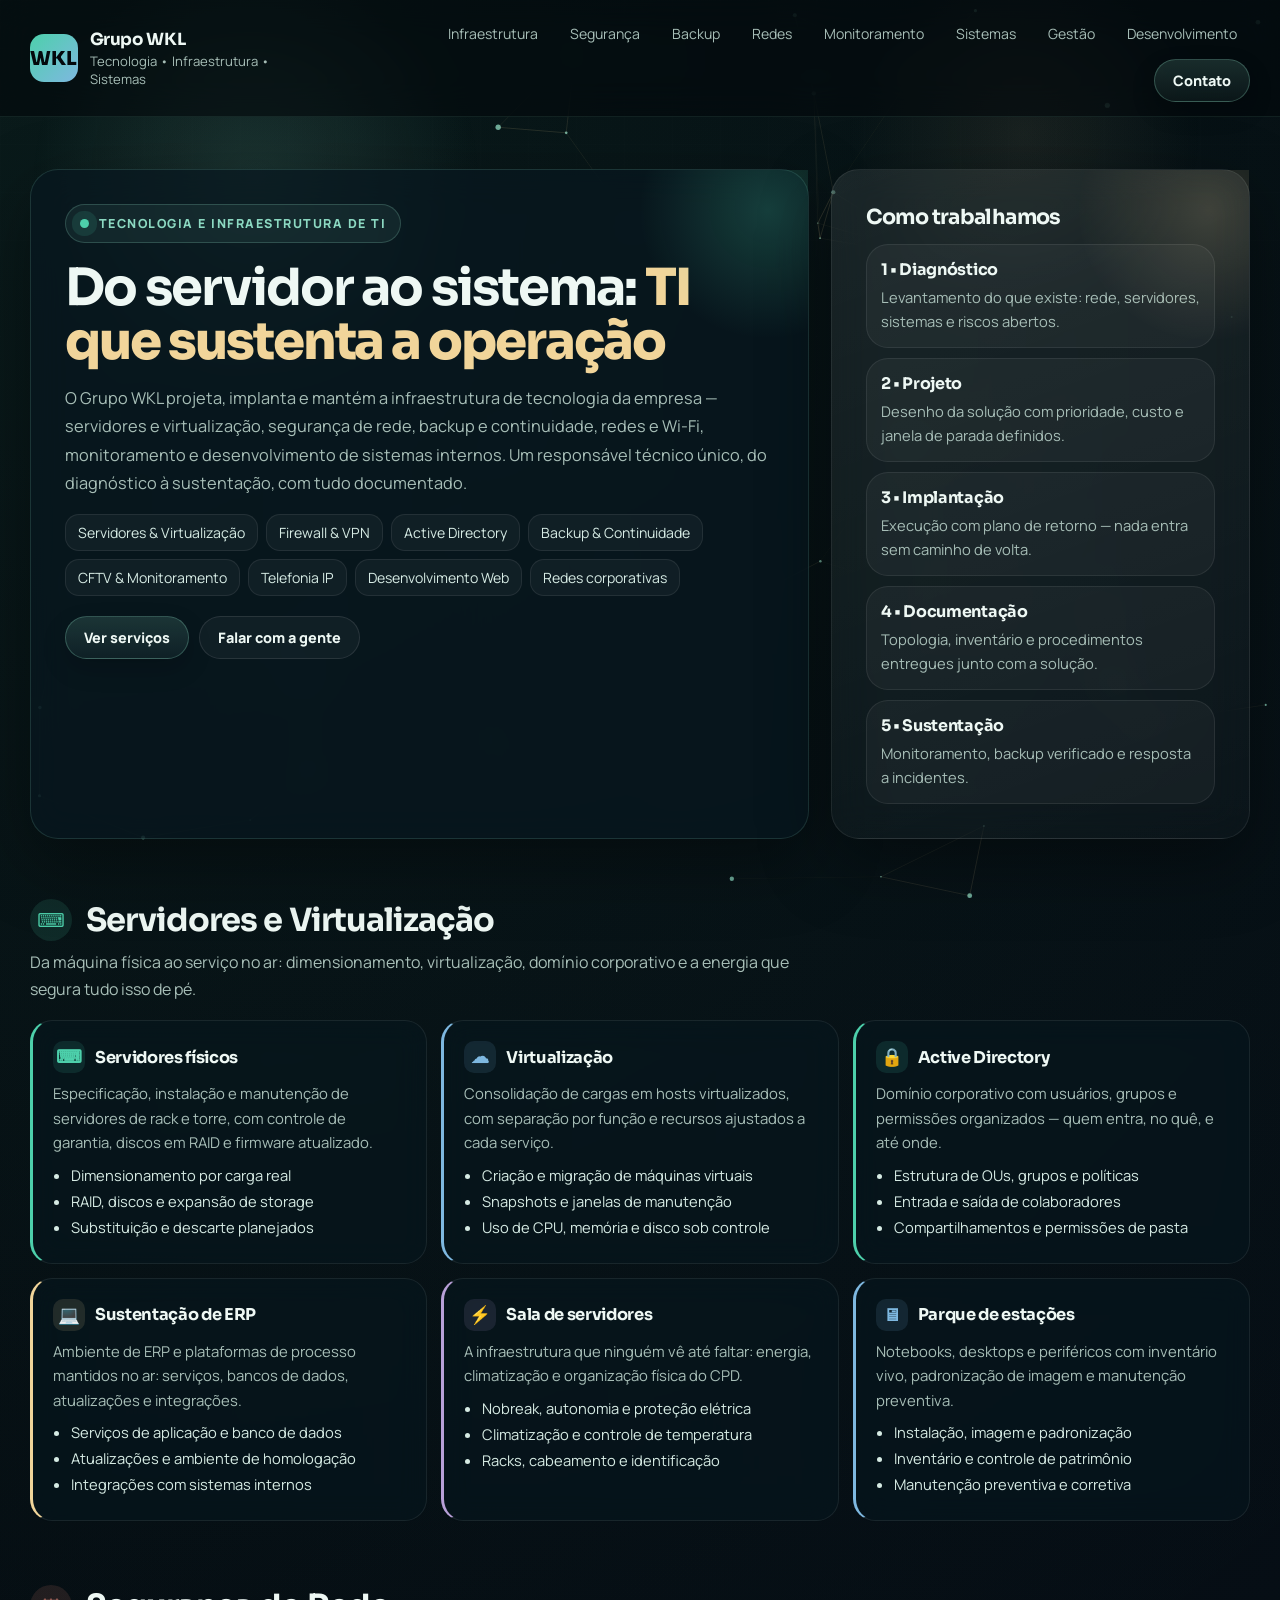
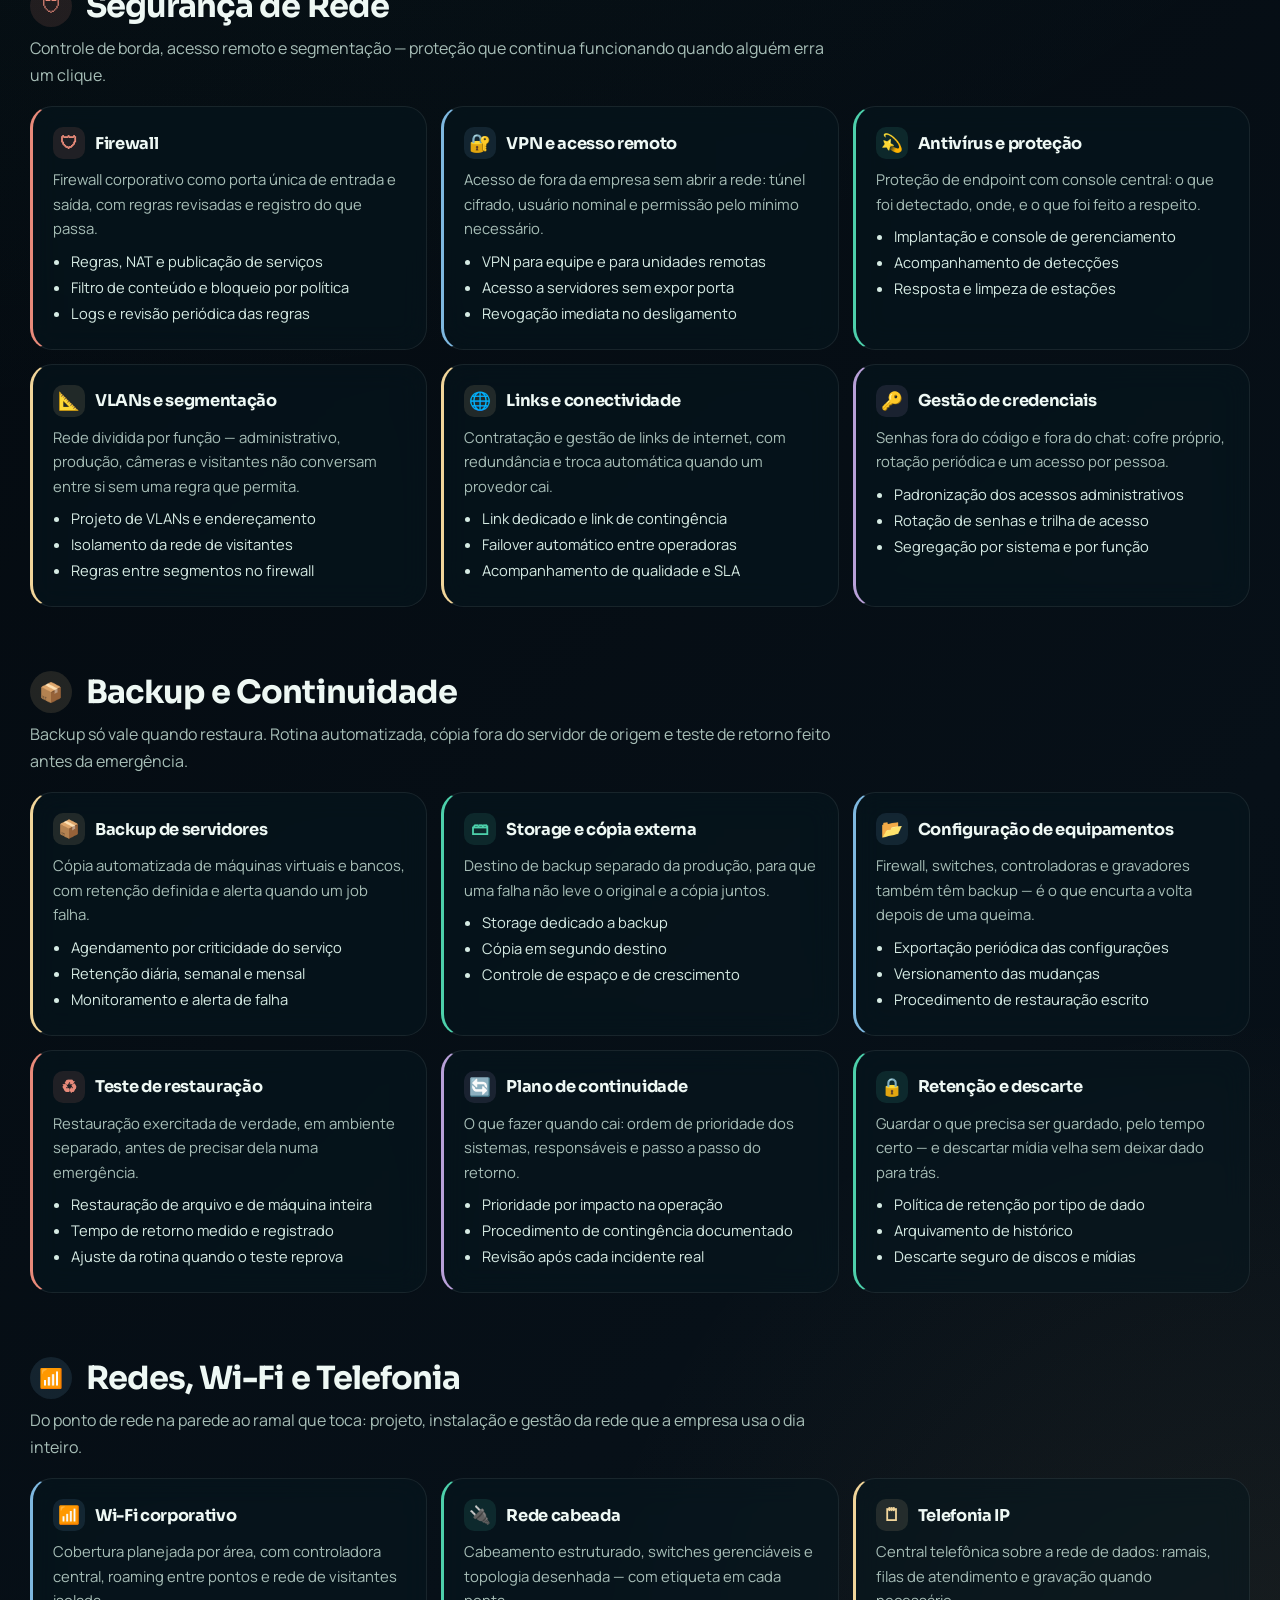
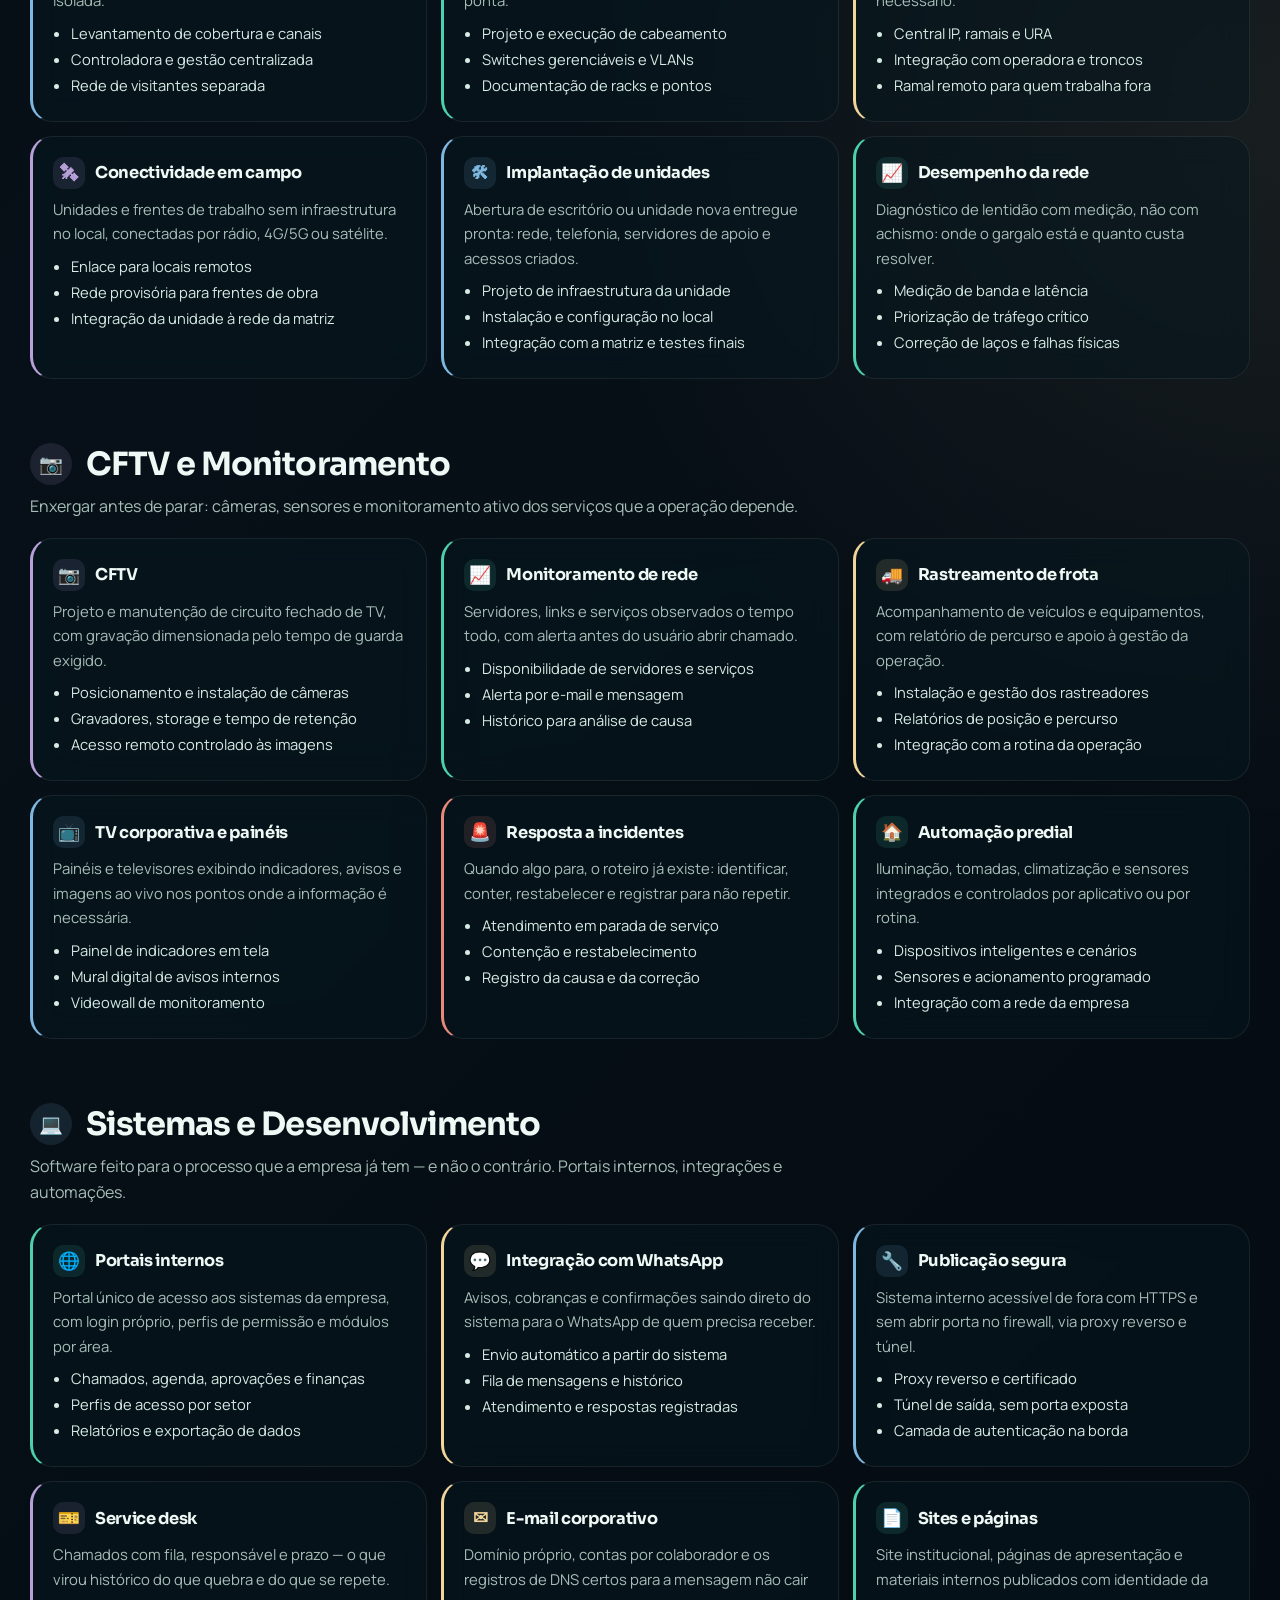
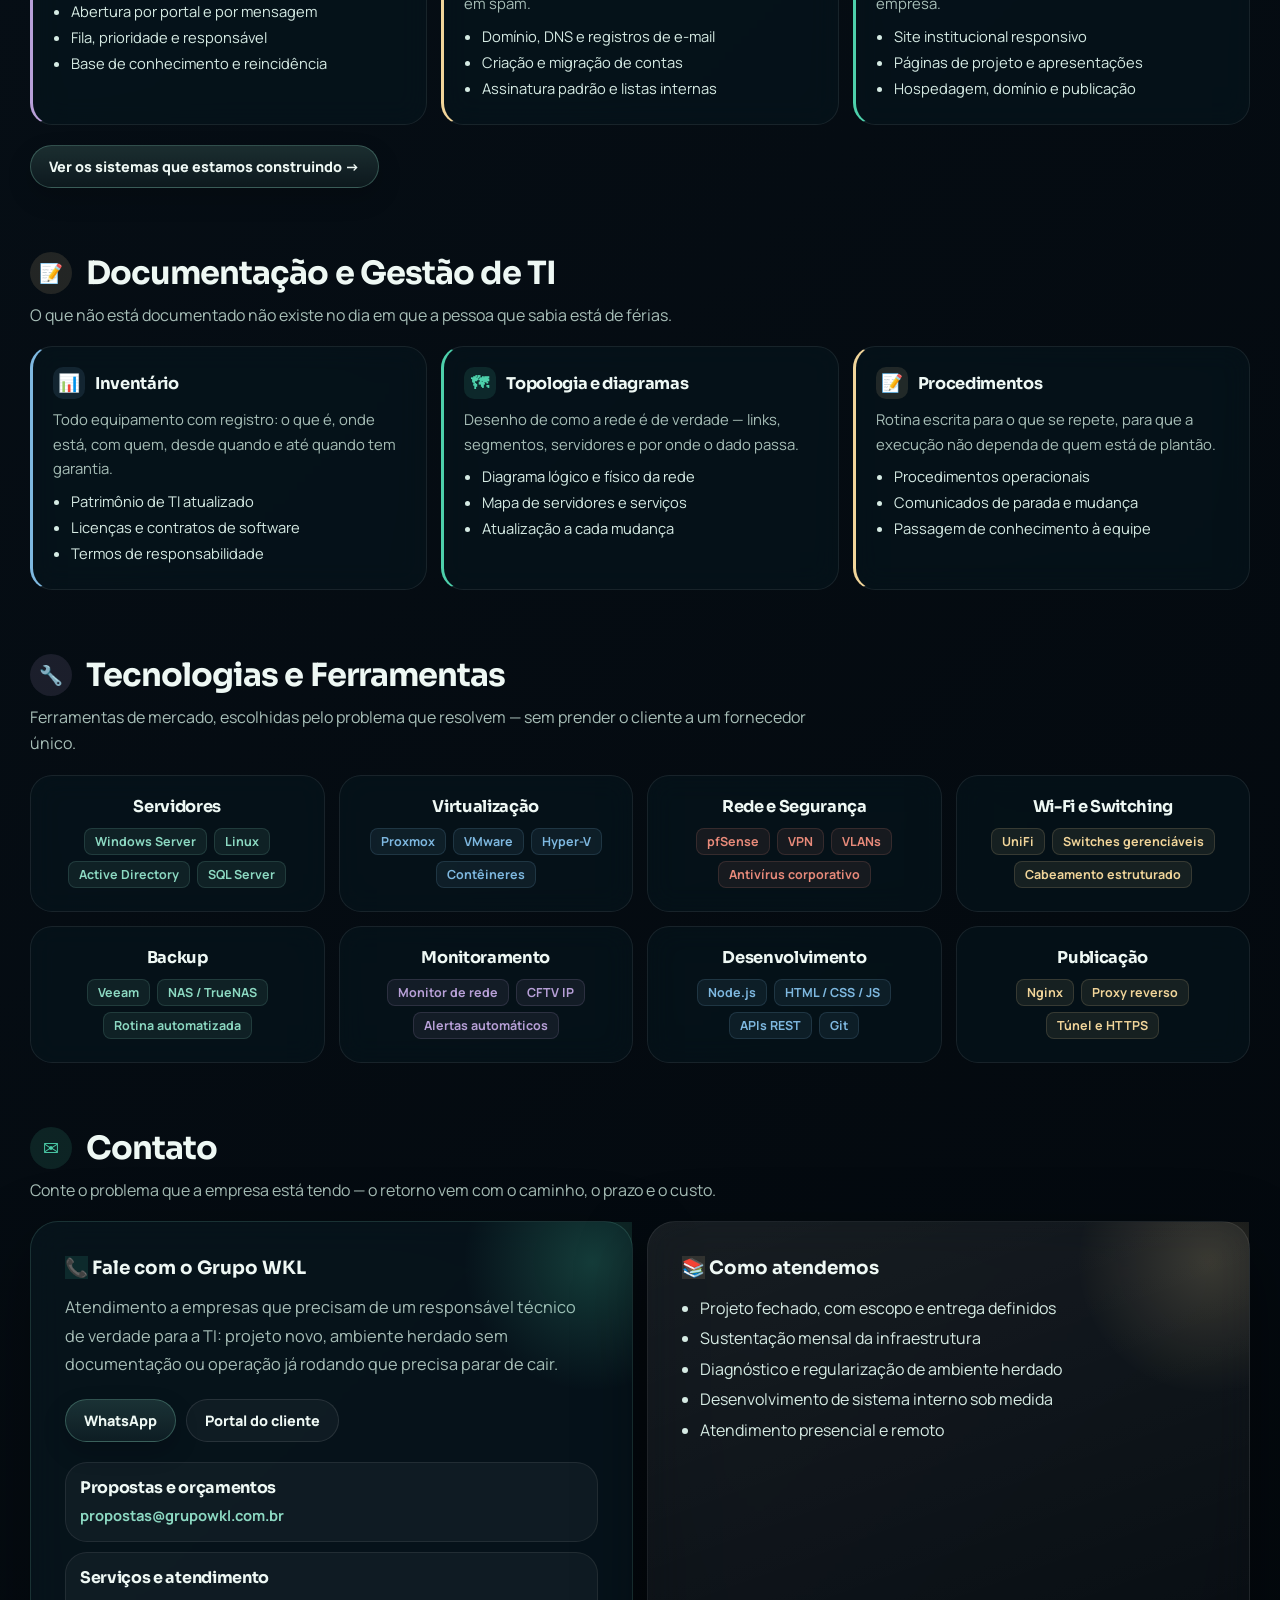
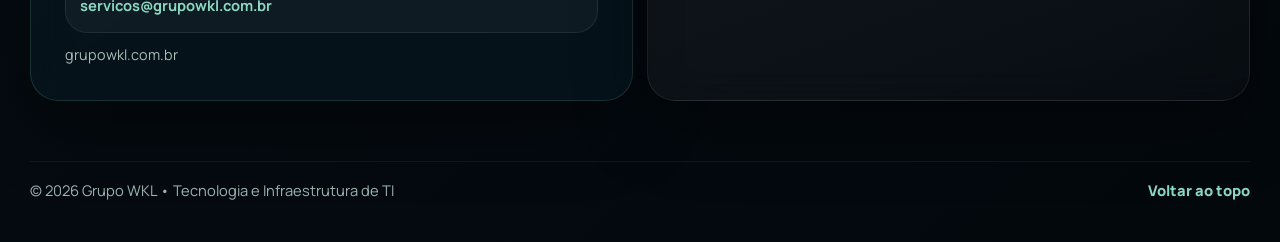
==== commit 3f3ad186: "Página Desenvolvimento (em aprendizagem) + link no menu e na seção Sistemas - desenvolvimento.html: " ====
--- a/index.html
+++ b/index.html
@@ -446,6 +446,7 @@
               <li><a class="link" href="#monitoramento">Monitoramento</a></li>
               <li><a class="link" href="#sistemas">Sistemas</a></li>
               <li><a class="link" href="#gestao">Gestão</a></li>
+              <li><a class="link" href="desenvolvimento.html">Desenvolvimento</a></li>
               <li><a class="btn" href="#contato">Contato</a></li>
             </ul>
           </nav>
@@ -980,6 +981,10 @@
               </ul>
             </article>
           </div>
+
+          <div class="cta-row">
+            <a class="btn" href="desenvolvimento.html">Ver os sistemas que estamos construindo &rarr;</a>
+          </div>
         </div>
       </section>
 
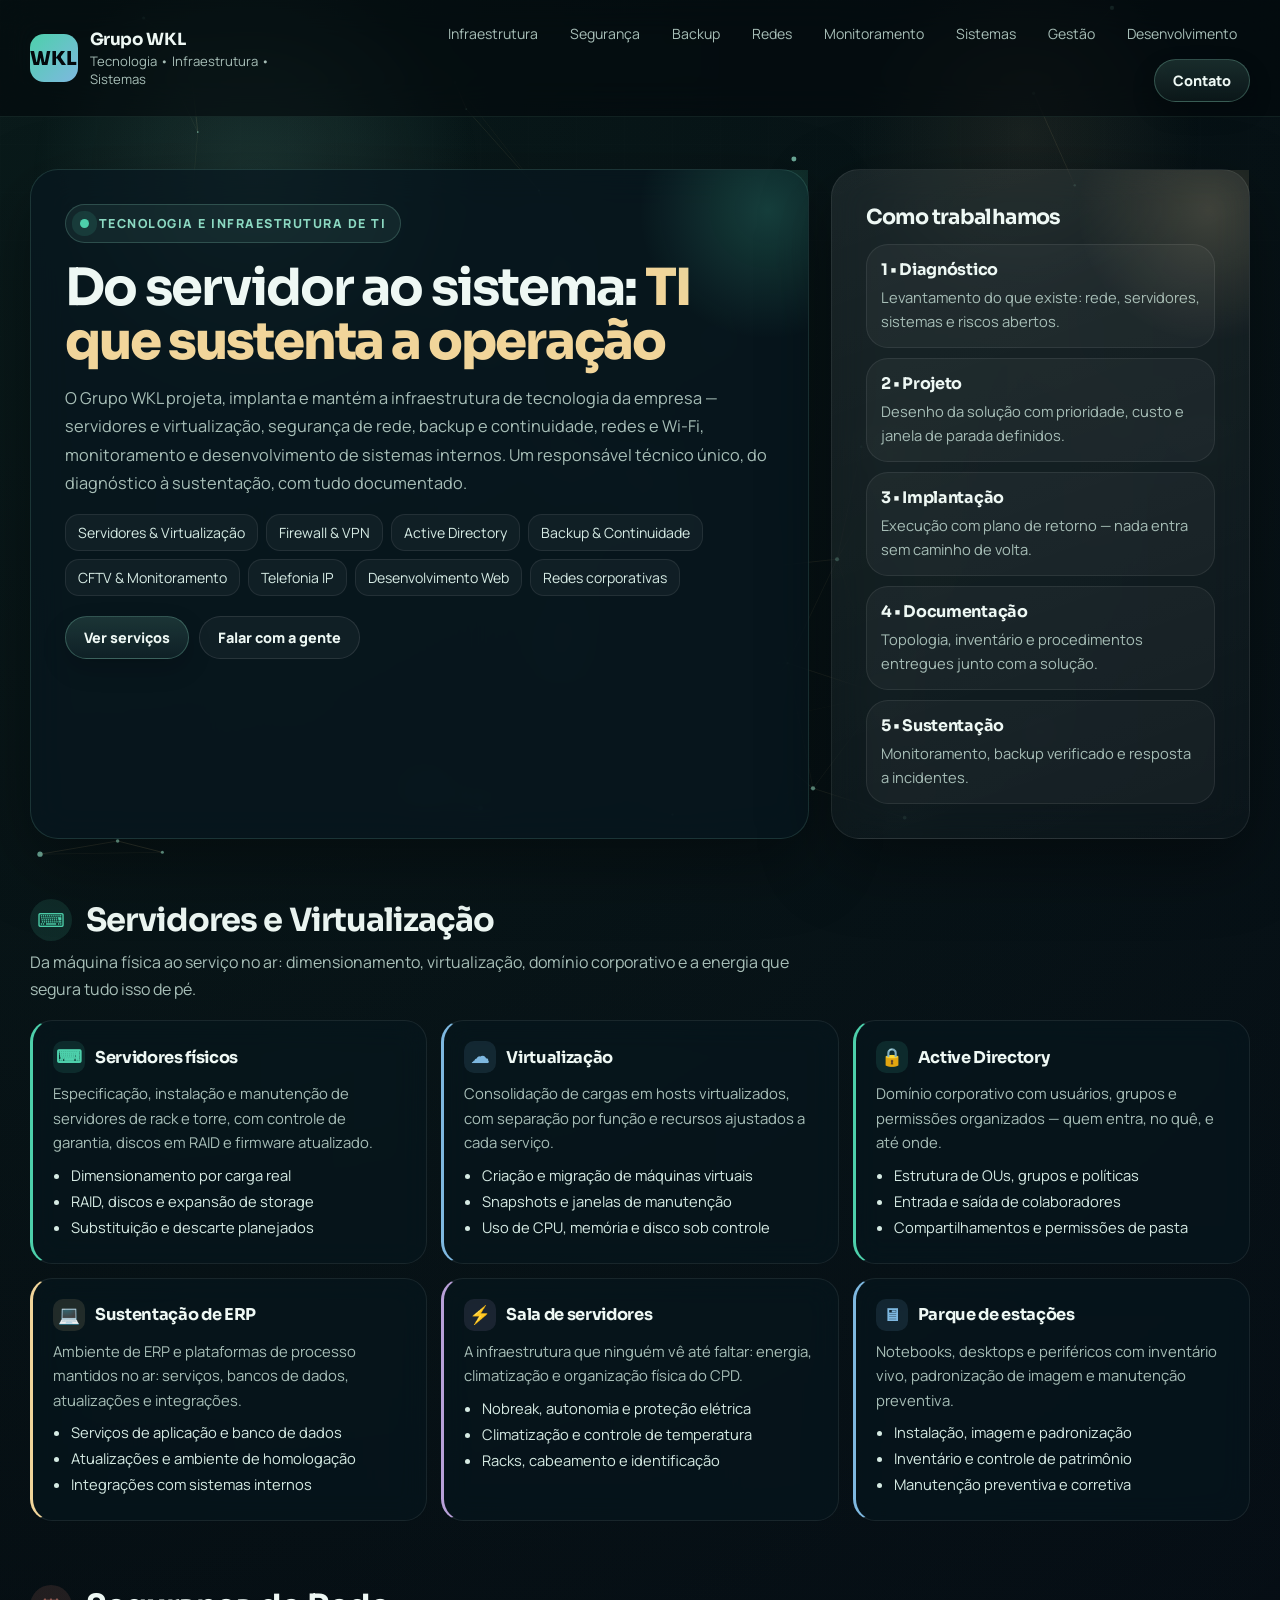
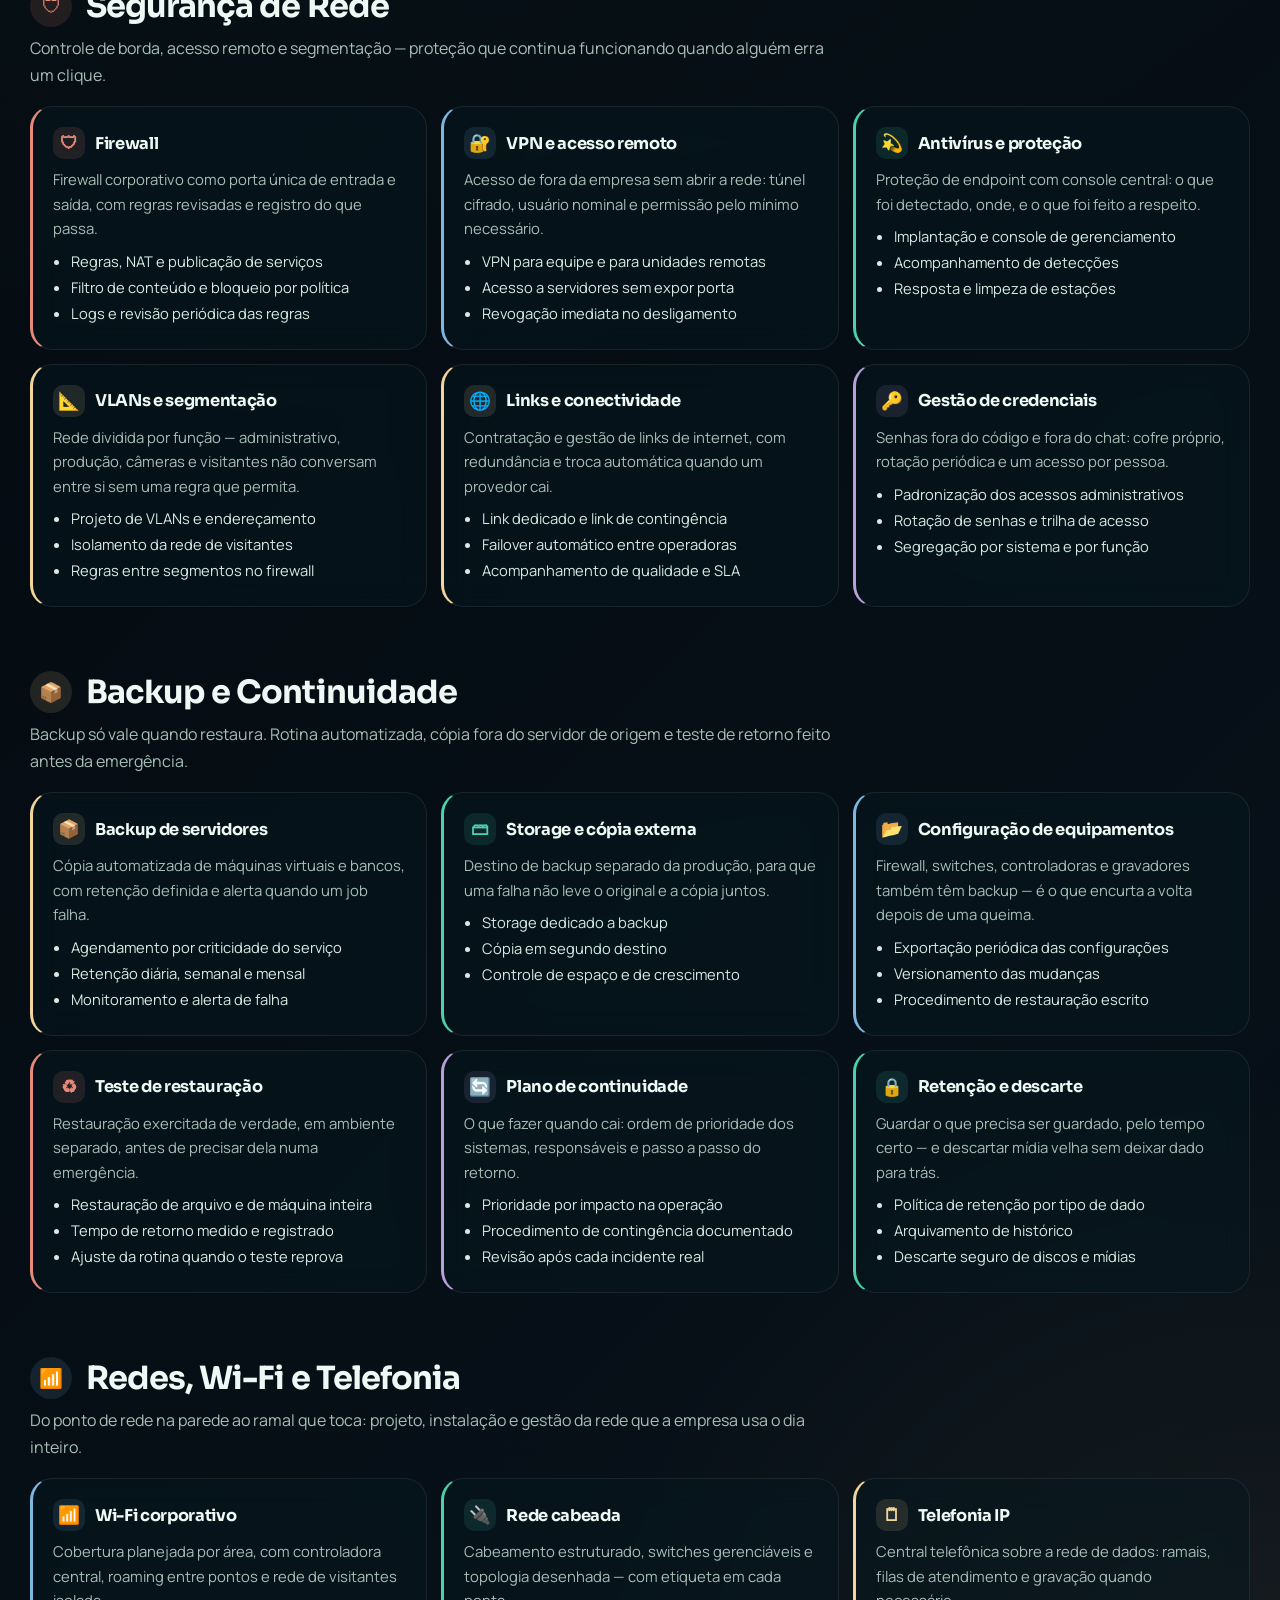
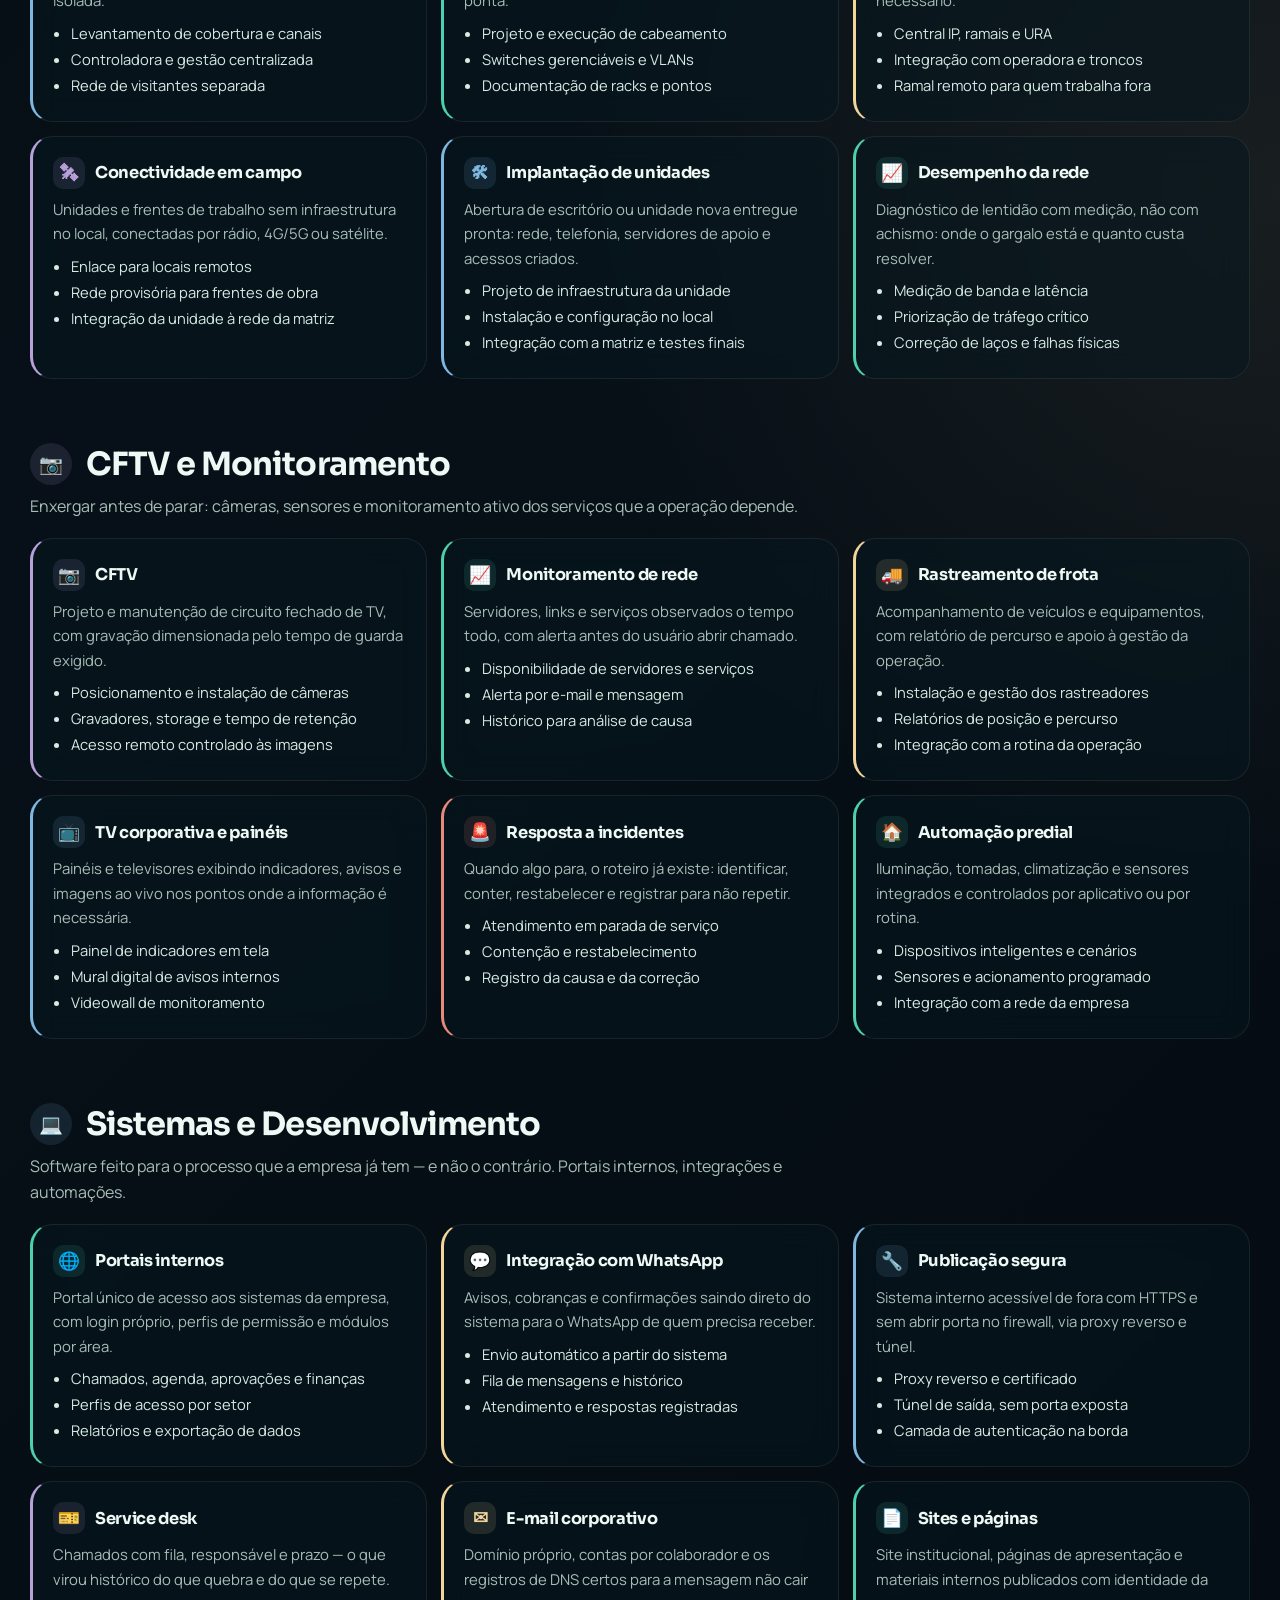
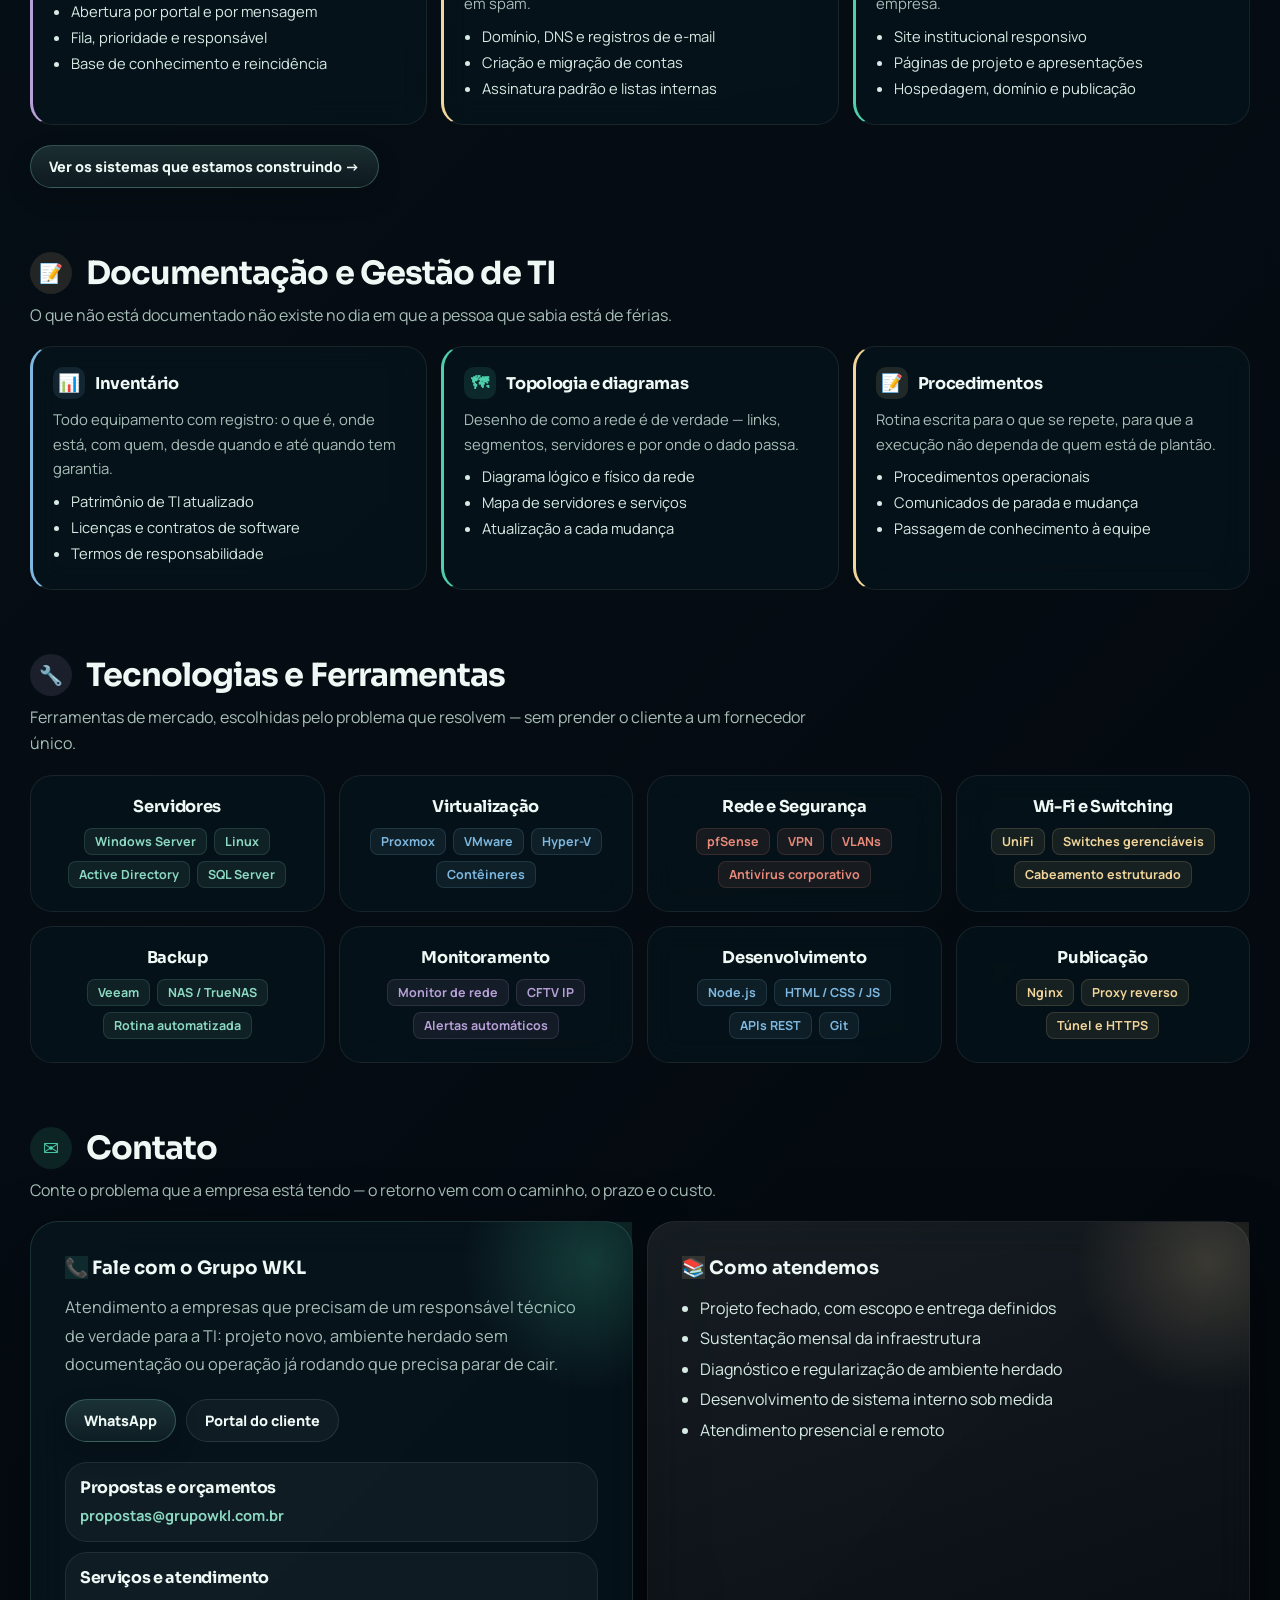
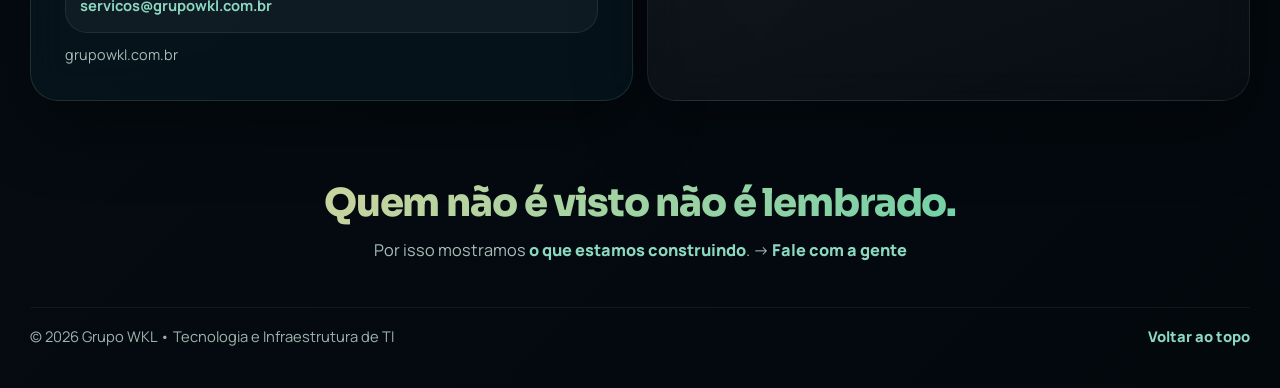
==== commit 974238b2: "Fecho 'Quem não é visto não é lembrado.' no fim das duas páginas Ambiente: CASA  Co-Authored-By: Cla" ====
--- a/index.html
+++ b/index.html
@@ -420,6 +420,16 @@
     .side-title { font-family: "Sora", sans-serif; letter-spacing: -0.03em; font-size: 1.3rem; }
     .mail-link { color: var(--accent); text-decoration: none; font-weight: 700; word-break: break-all; }
     .mail-link:hover { text-decoration: underline; }
+    .fecho { padding: 48px 0 16px; text-align: center; }
+    .fecho-frase {
+      font-family: "Sora", sans-serif; font-weight: 800;
+      font-size: clamp(1.5rem, 4vw, 2.4rem); letter-spacing: -0.03em; line-height: 1.15; text-wrap: balance;
+      background: linear-gradient(135deg, var(--accent-warm), var(--accent-strong));
+      -webkit-background-clip: text; -webkit-text-fill-color: transparent; background-clip: text;
+    }
+    .fecho-sub { margin-top: 12px; color: var(--muted); font-size: 1.02rem; line-height: 1.6; }
+    .fecho-sub a { color: var(--accent); font-weight: 800; text-decoration: none; white-space: nowrap; }
+    .fecho-sub a:hover { text-decoration: underline; }
   </style>
 </head>
 <body>
@@ -1187,6 +1197,14 @@
         </div>
       </section>
 
+      <!-- ==================== FECHO ==================== -->
+      <section class="fecho fade-up" aria-label="Fechamento">
+        <div class="container">
+          <p class="fecho-frase">Quem não é visto não é lembrado.</p>
+          <p class="fecho-sub">Por isso mostramos <a href="desenvolvimento.html">o que estamos construindo</a>. &rarr; <a href="#contato">Fale com a gente</a></p>
+        </div>
+      </section>
+
     </main>
 
     <footer>
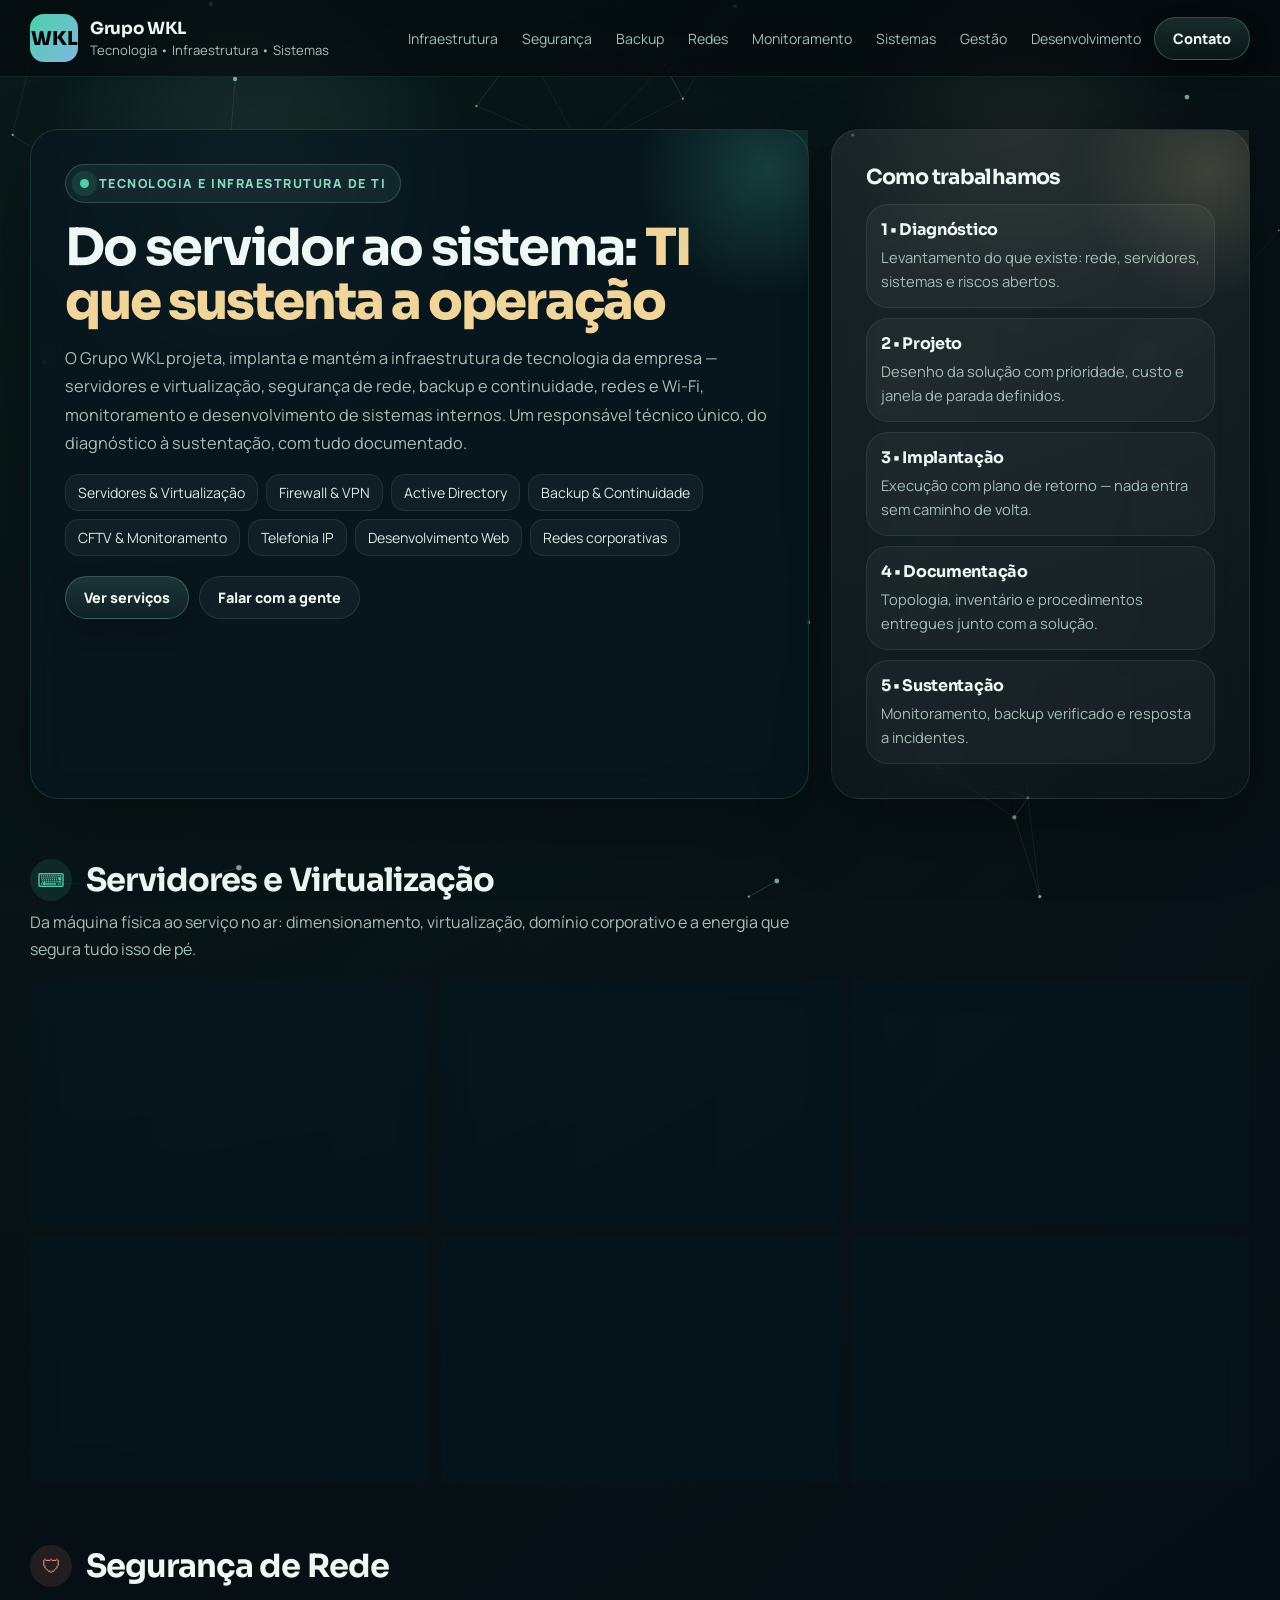
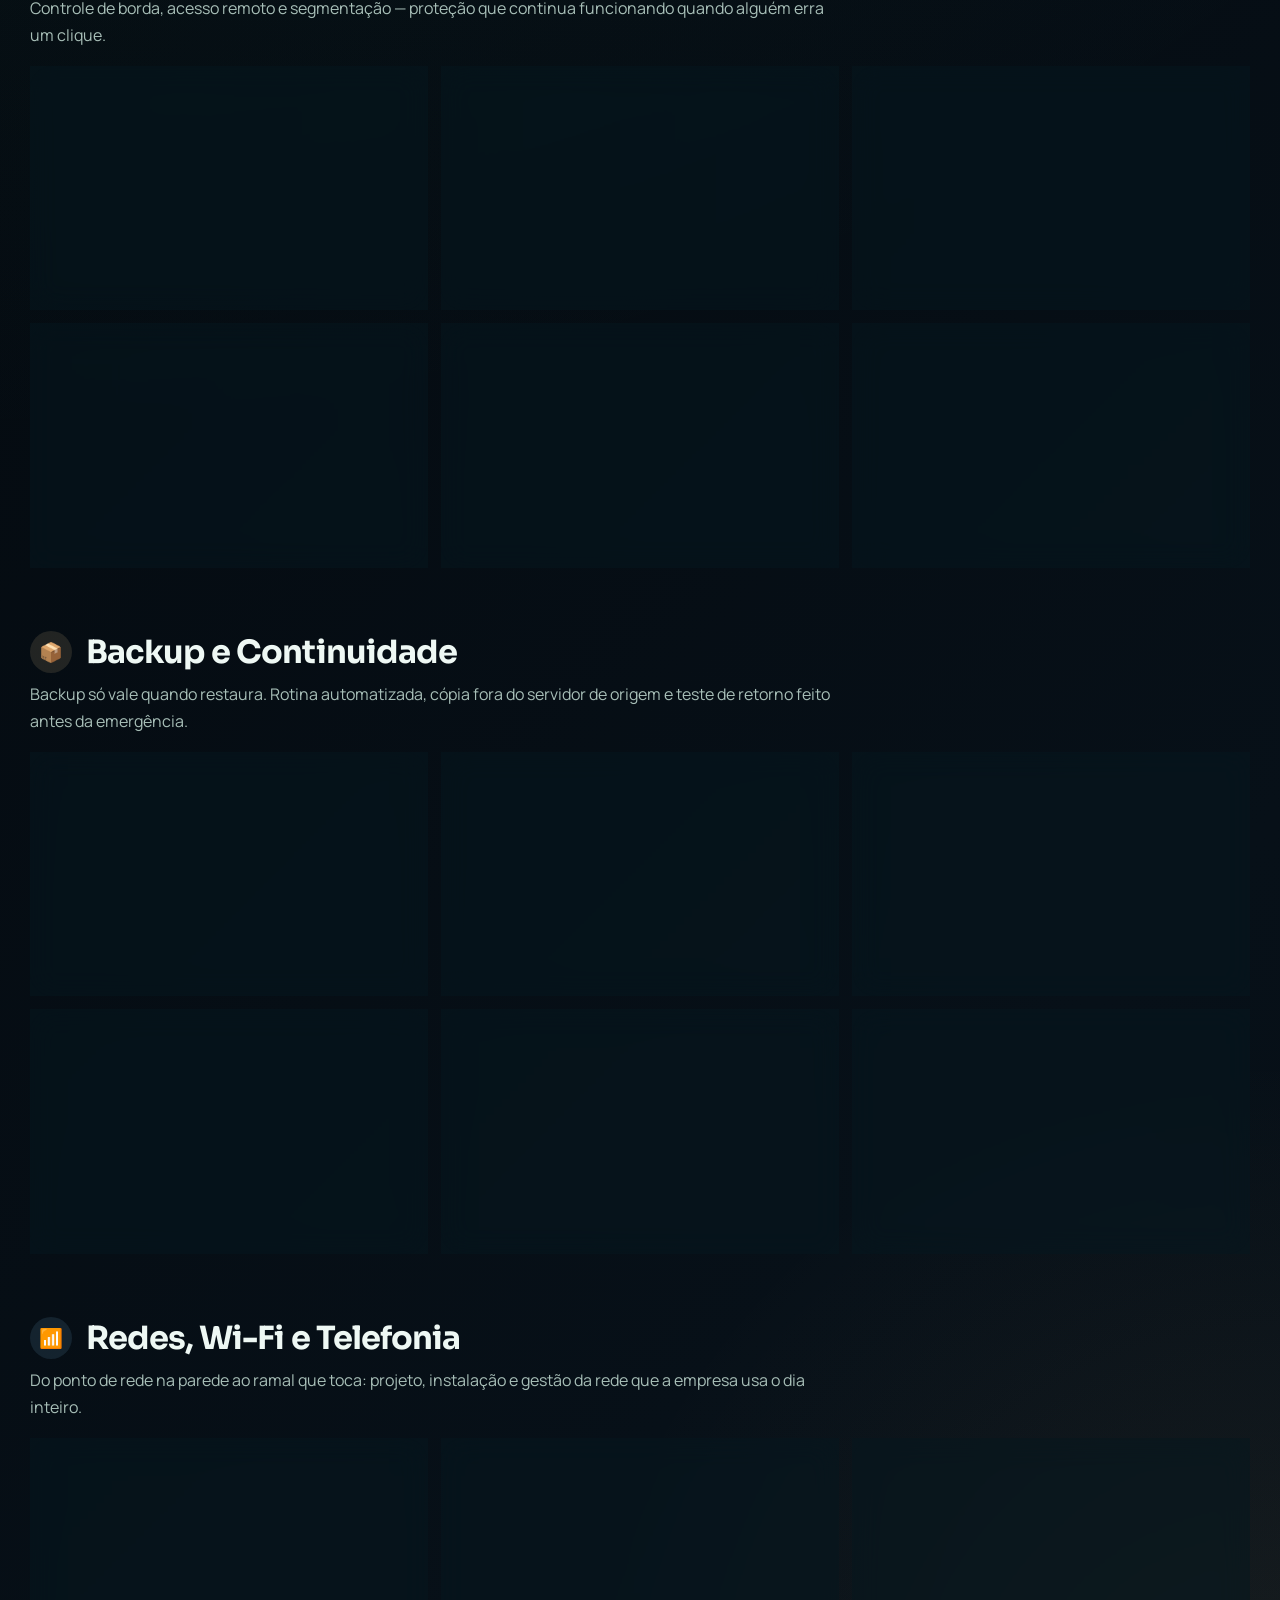
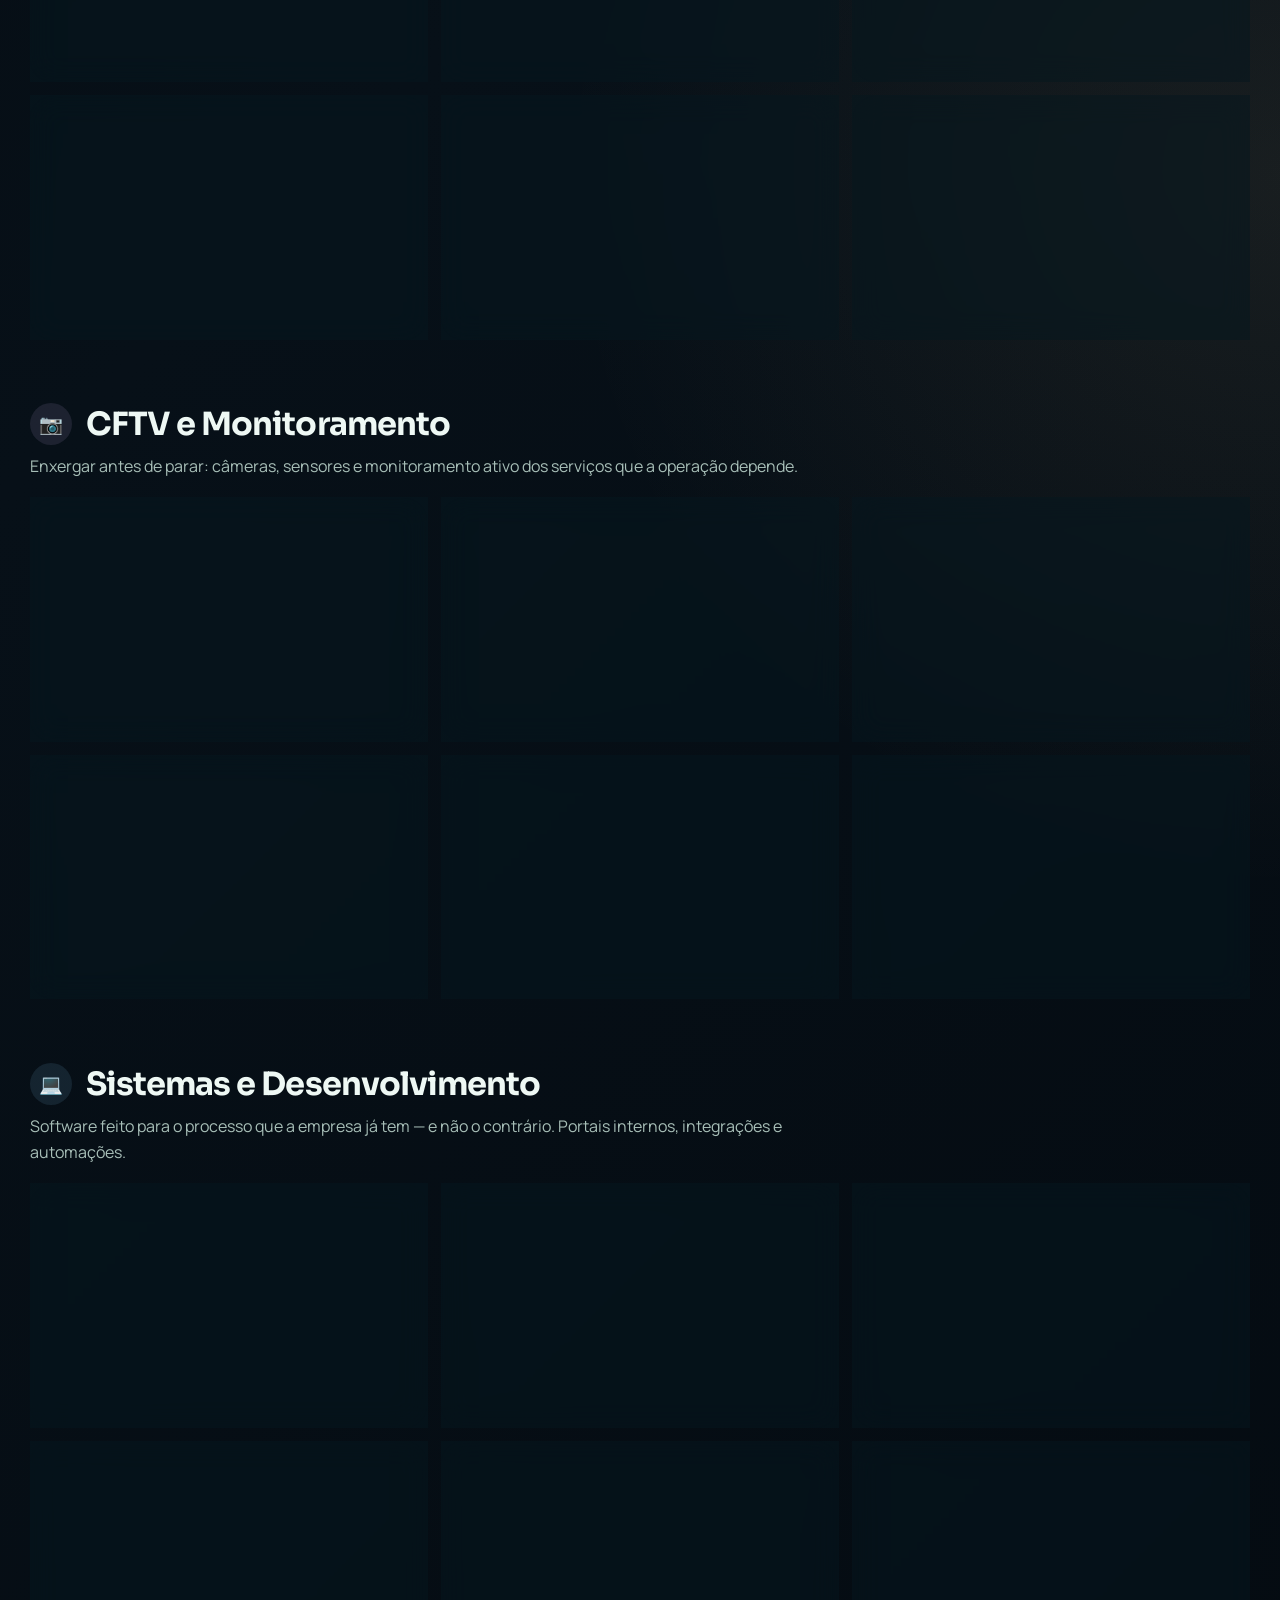
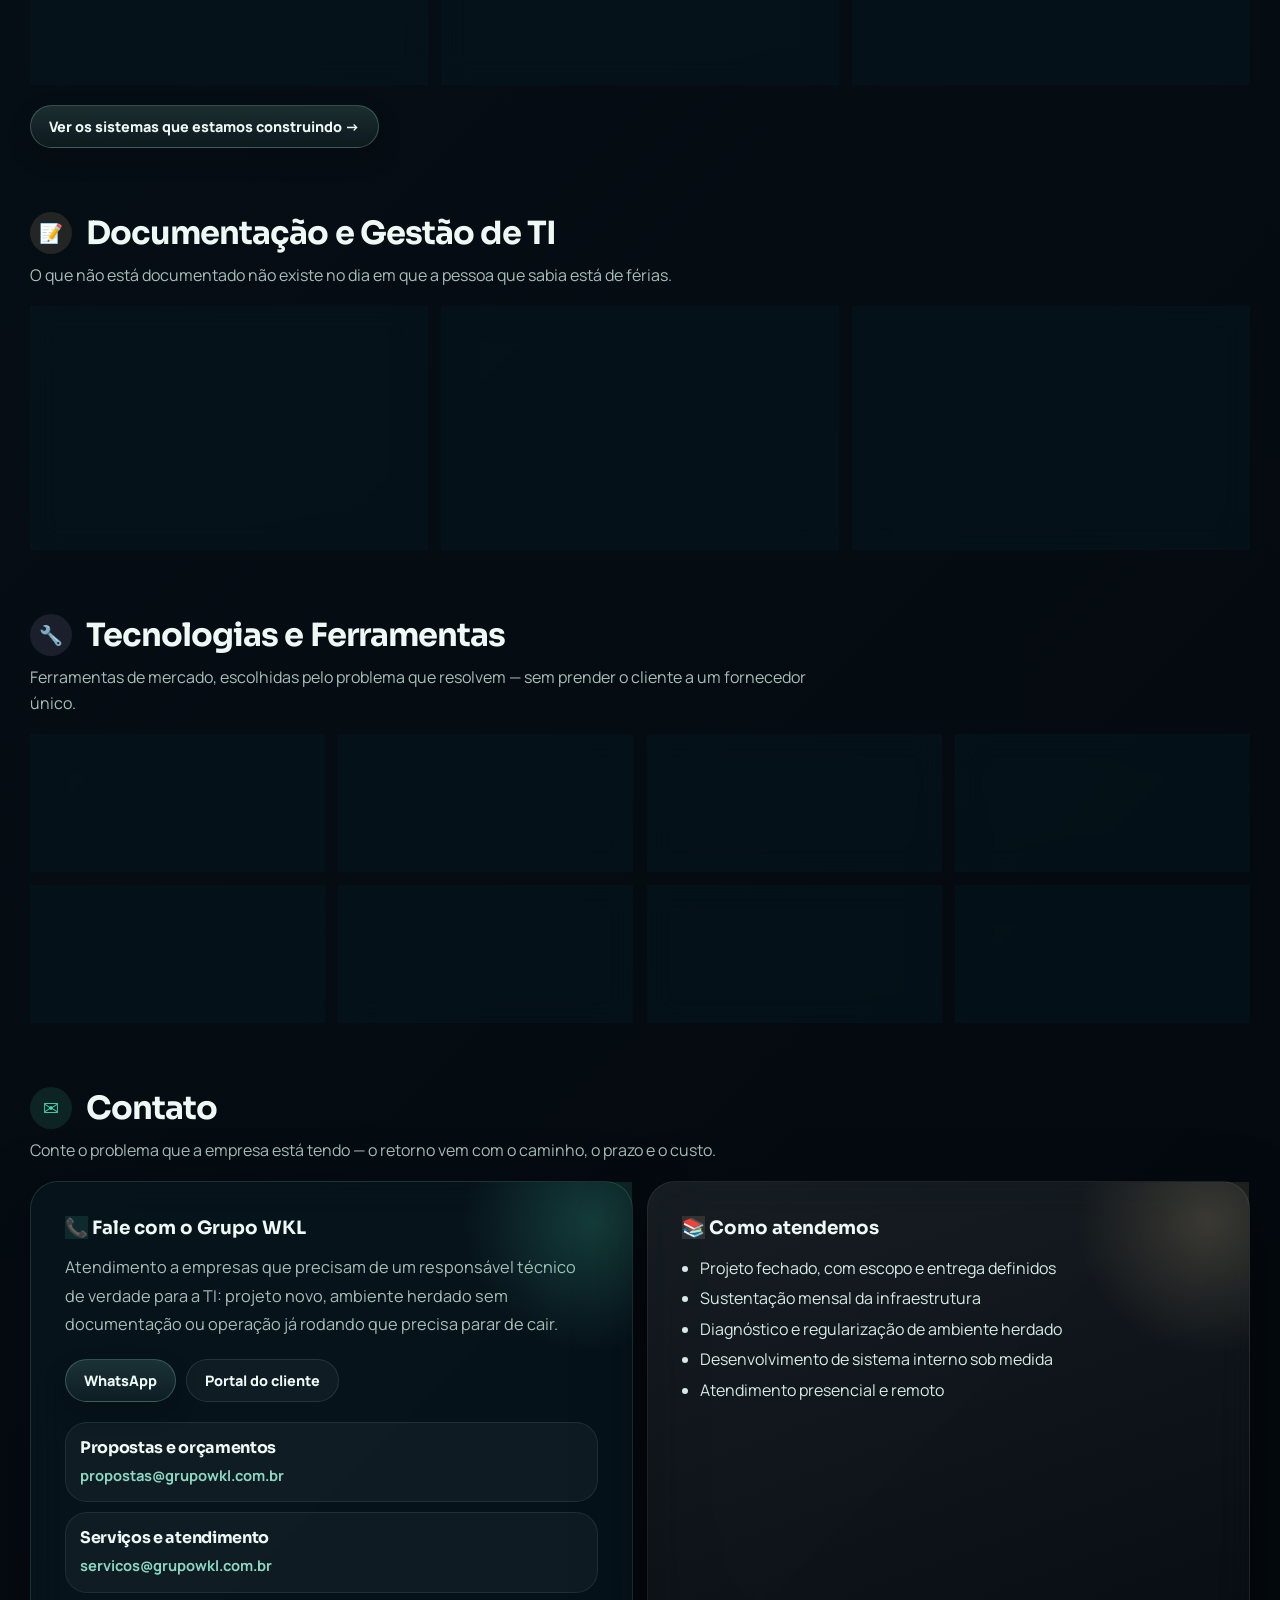
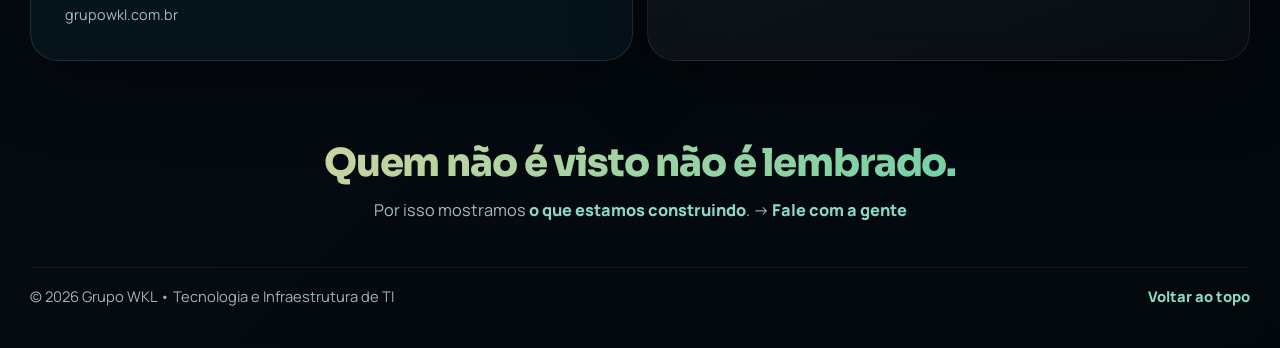
==== commit bf9c5f5d: "Modal de detalhes nos 13 cartões da página Desenvolvimento + menu em uma linha - detalhes.js/.css: m" ====
--- a/index.html
+++ b/index.html
@@ -116,15 +116,21 @@
     }
     .brand strong { font-family: "Sora", sans-serif; letter-spacing: -0.02em; font-size: 1.05rem; }
     .brand span { display: block; color: var(--muted); font-size: 0.82rem; margin-top: 2px; }
+    @media (min-width: 981px) { .brand span { white-space: nowrap; } }
+    @media (min-width: 981px) and (max-width: 1240px) {
+      header .brand span { display: none; } header .brand { min-width: auto; }
+      header .nav a.link { padding: 8px 6px; font-size: 0.8rem; }
+      header .nav .btn { padding: 9px 14px; }
+    }
 
     nav ul {
       list-style: none; display: flex; flex-wrap: wrap;
-      gap: 6px; align-items: center; justify-content: flex-end;
+      gap: 2px; align-items: center; justify-content: flex-end;
     }
 
     .nav a.link {
       display: inline-flex; align-items: center; gap: 8px;
-      padding: 9px 12px; border-radius: 999px;
+      padding: 8px 10px; border-radius: 999px;
       color: var(--muted); text-decoration: none; font-size: 0.88rem;
       border: 1px solid transparent;
       transition: background 0.18s ease, border-color 0.18s ease, transform 0.18s ease;
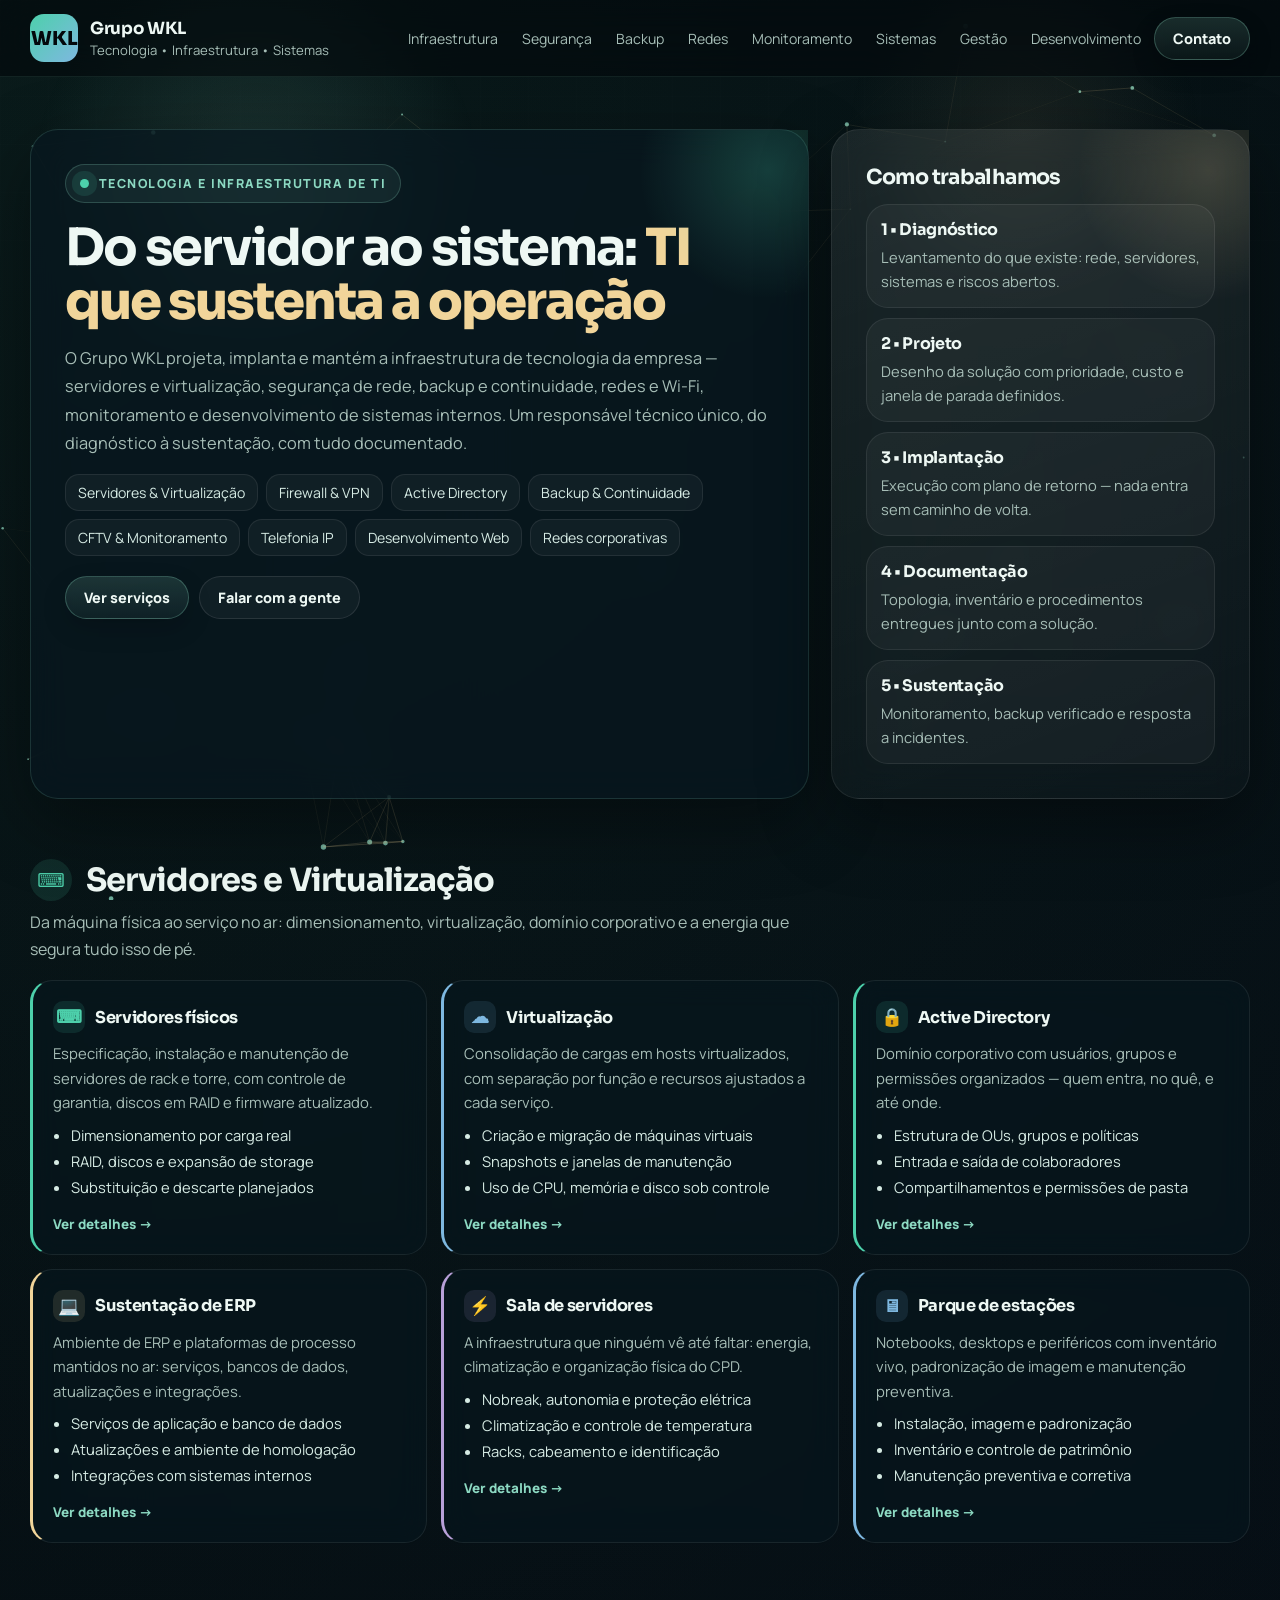
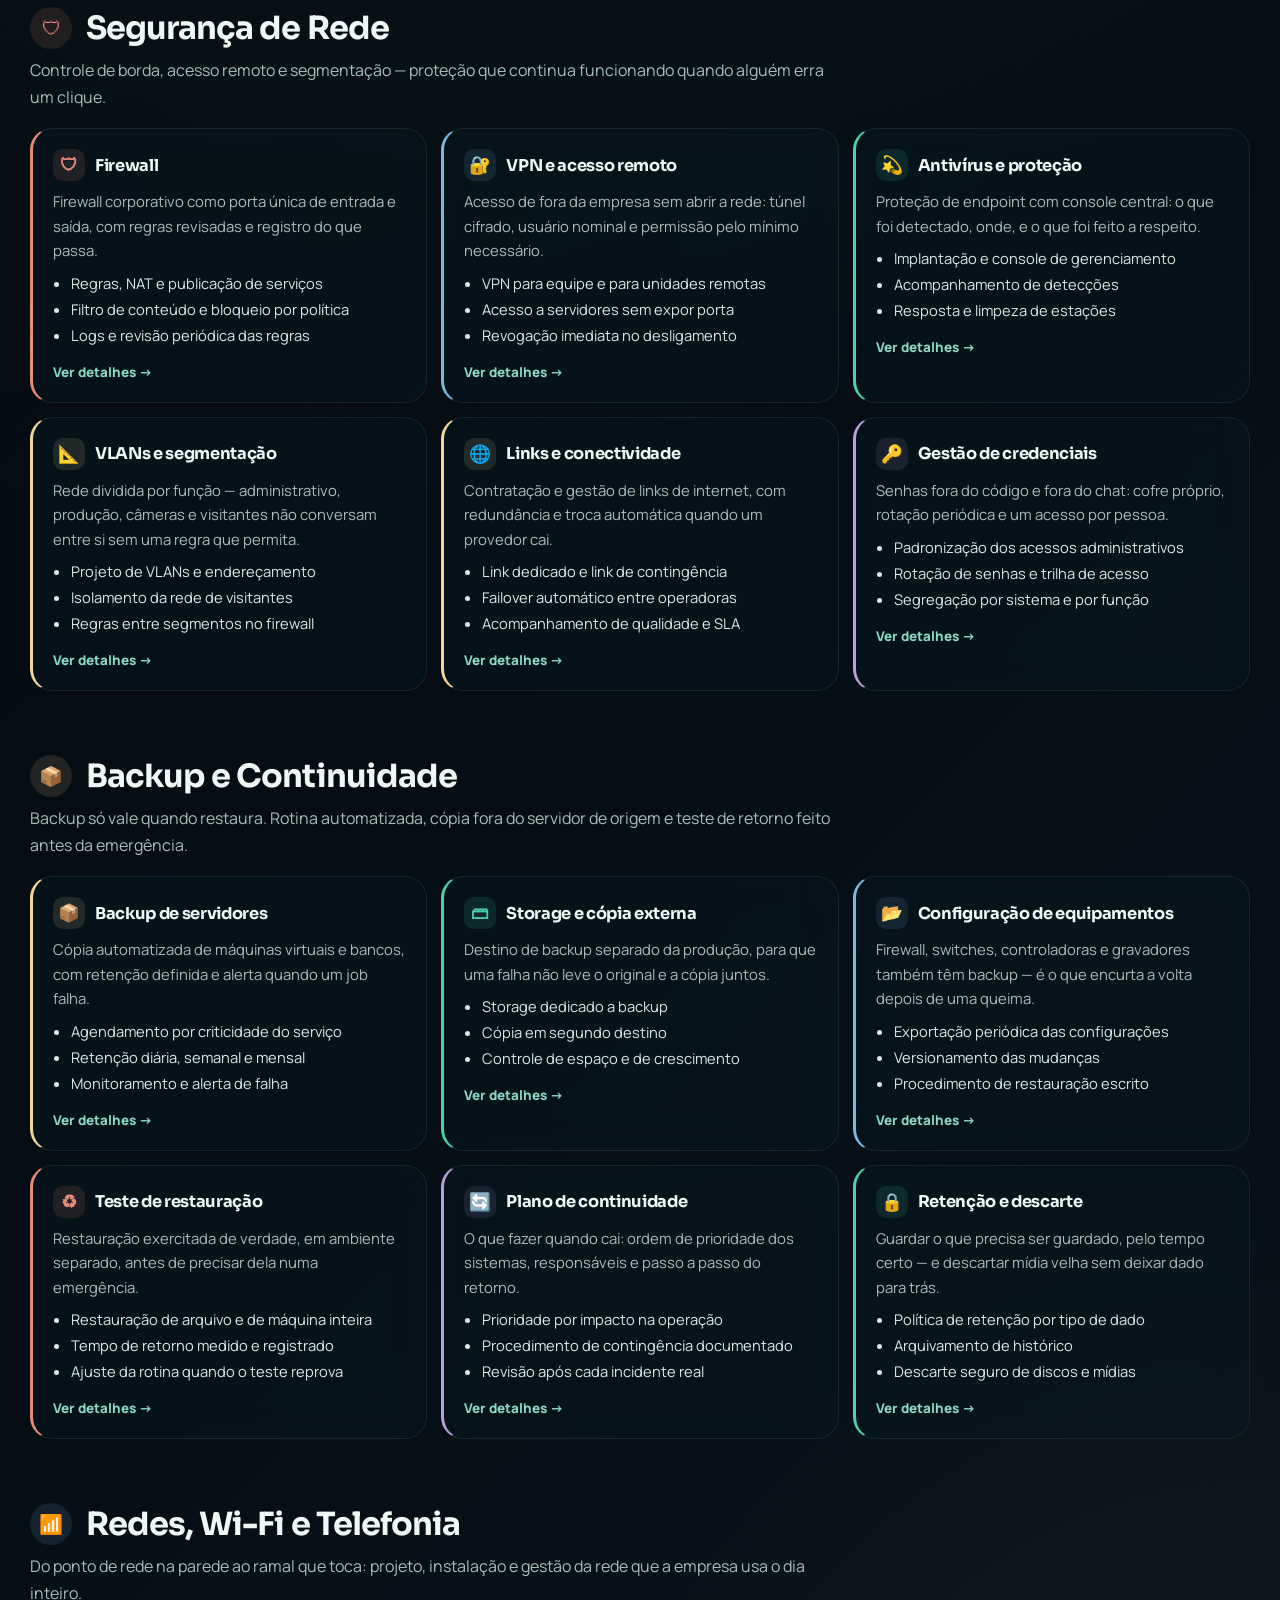
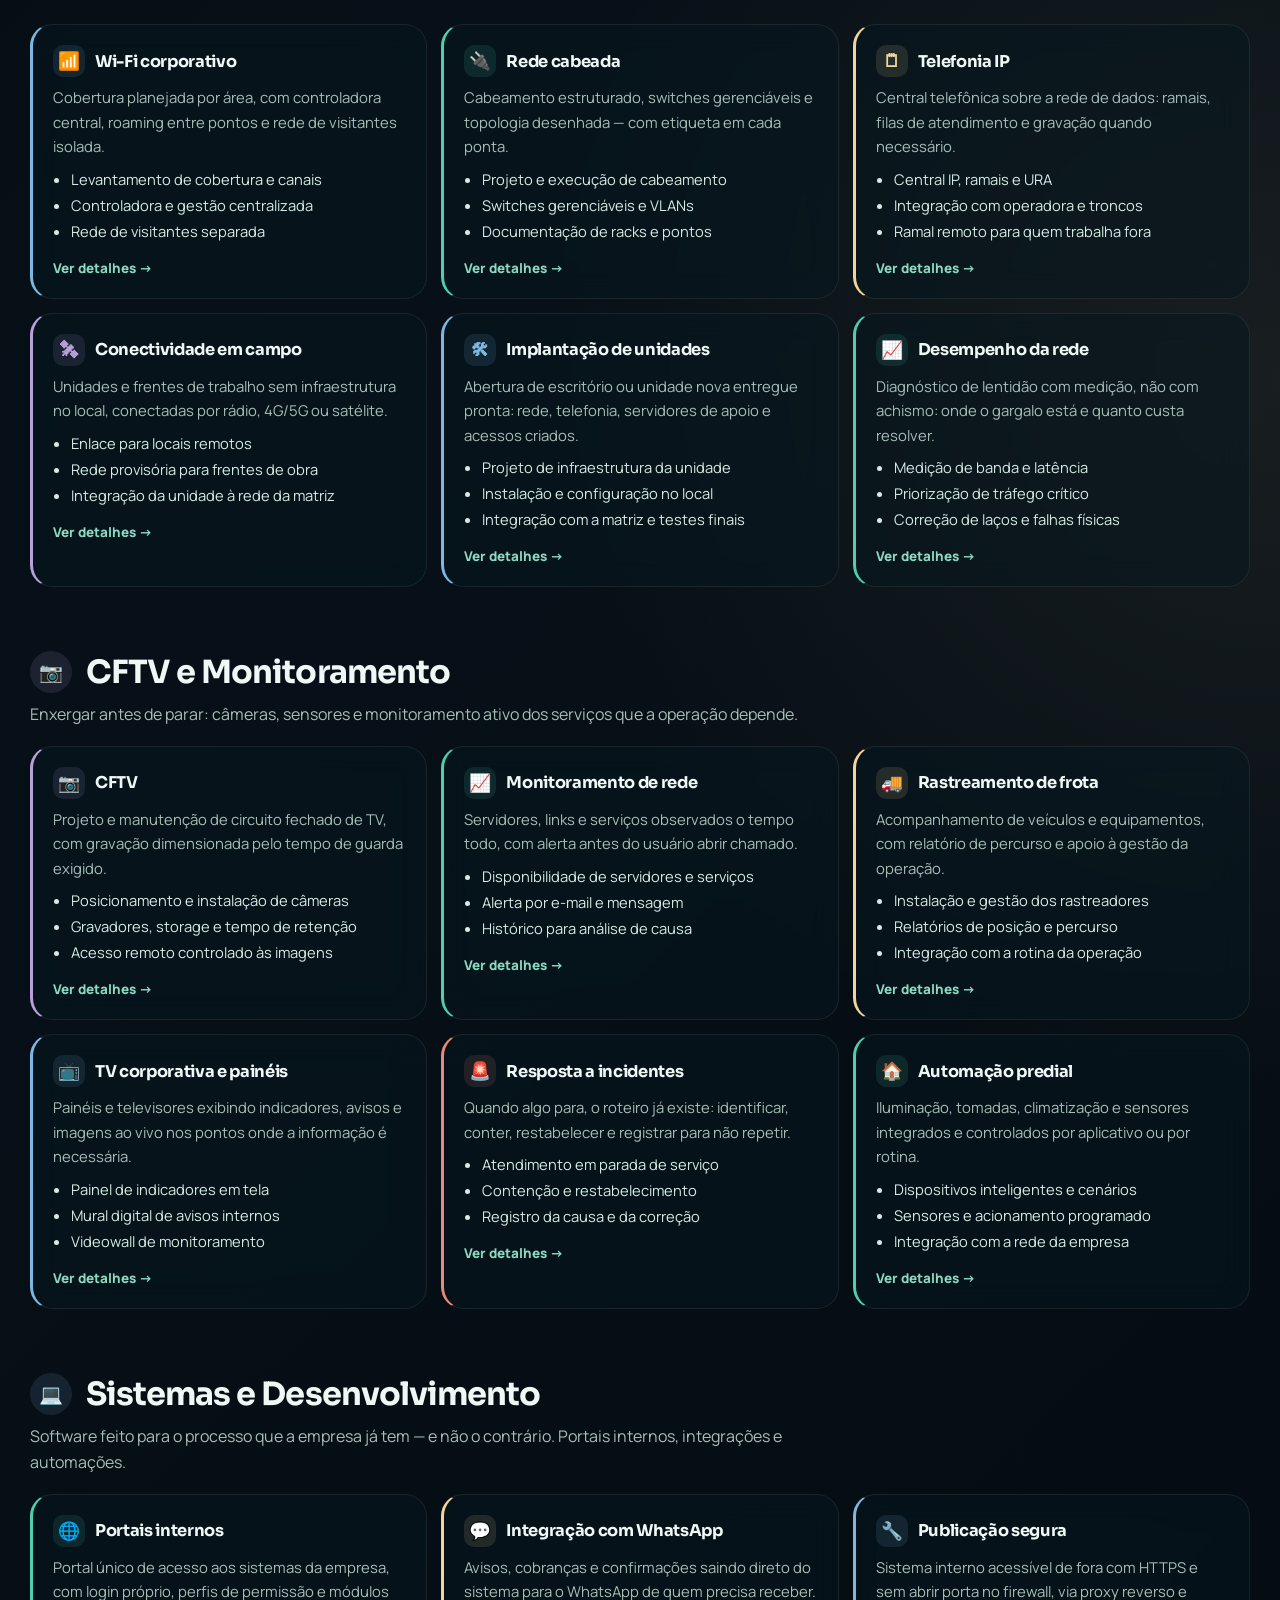
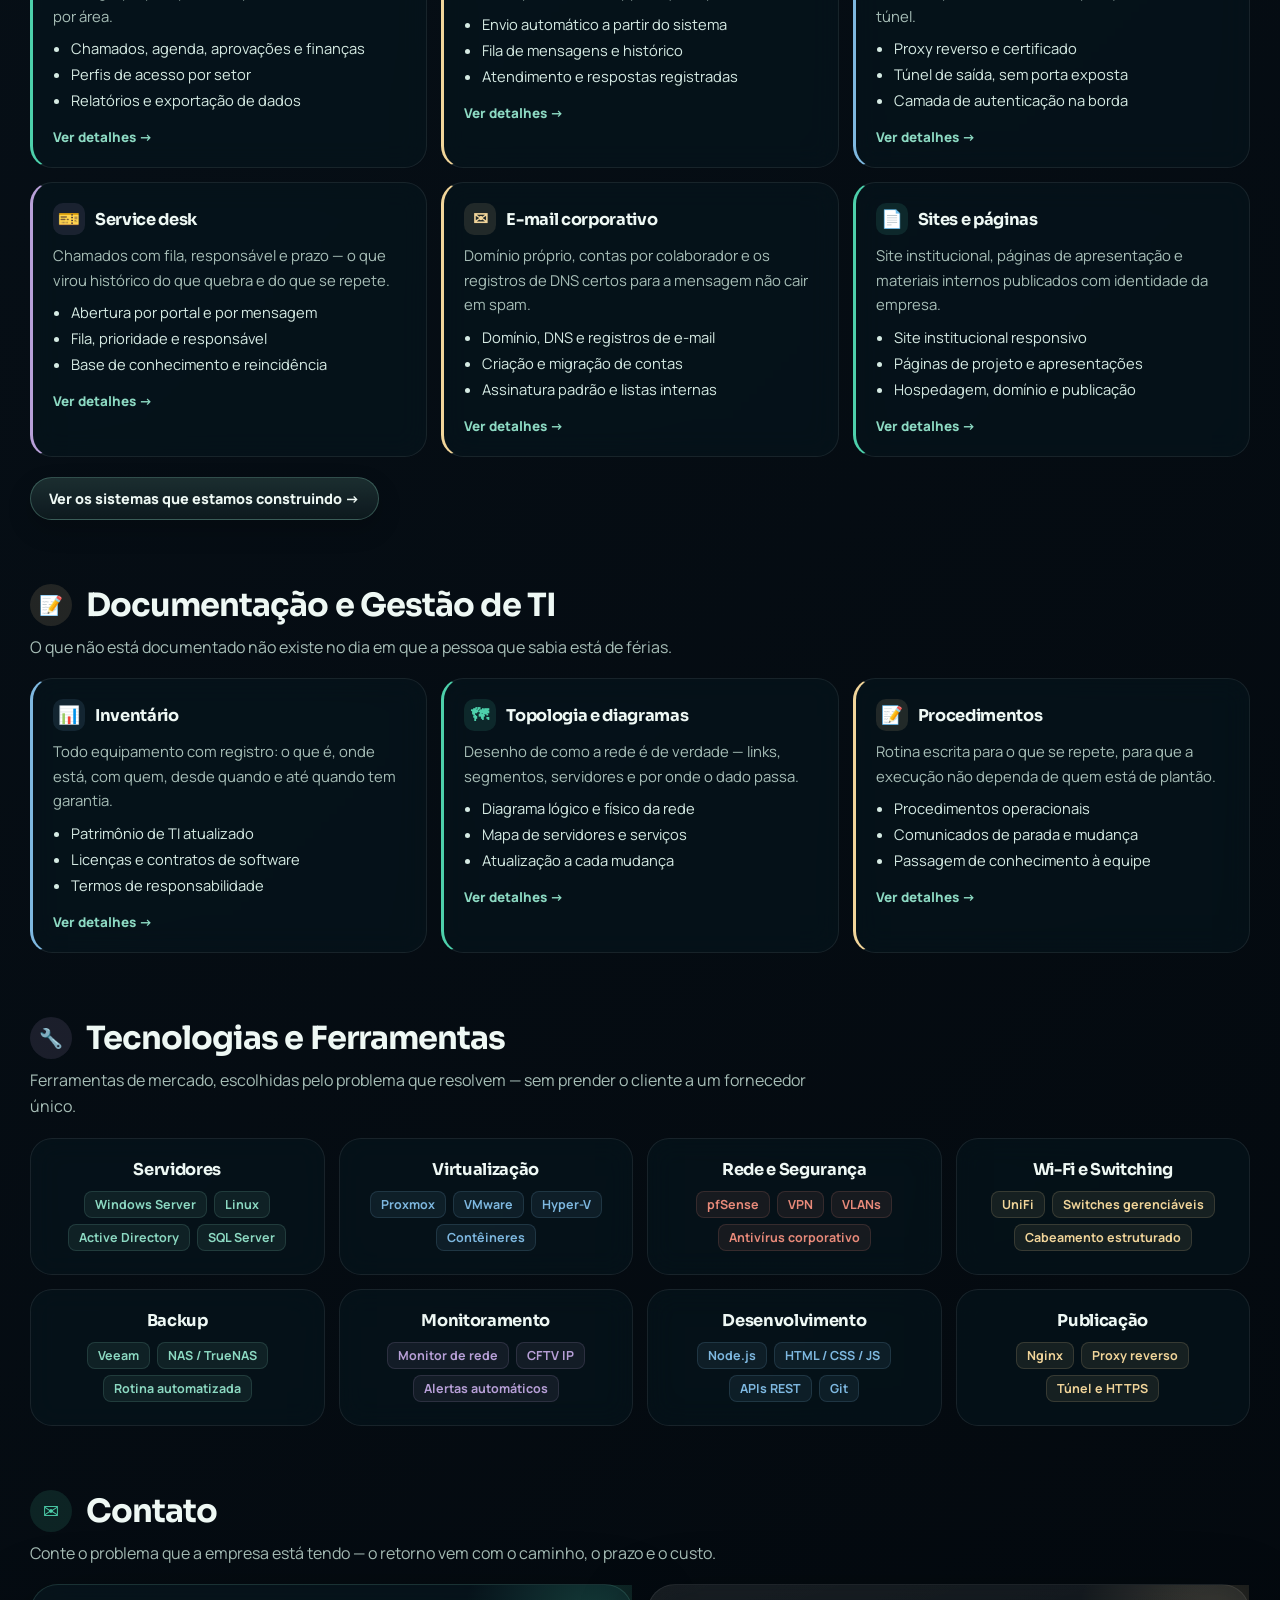
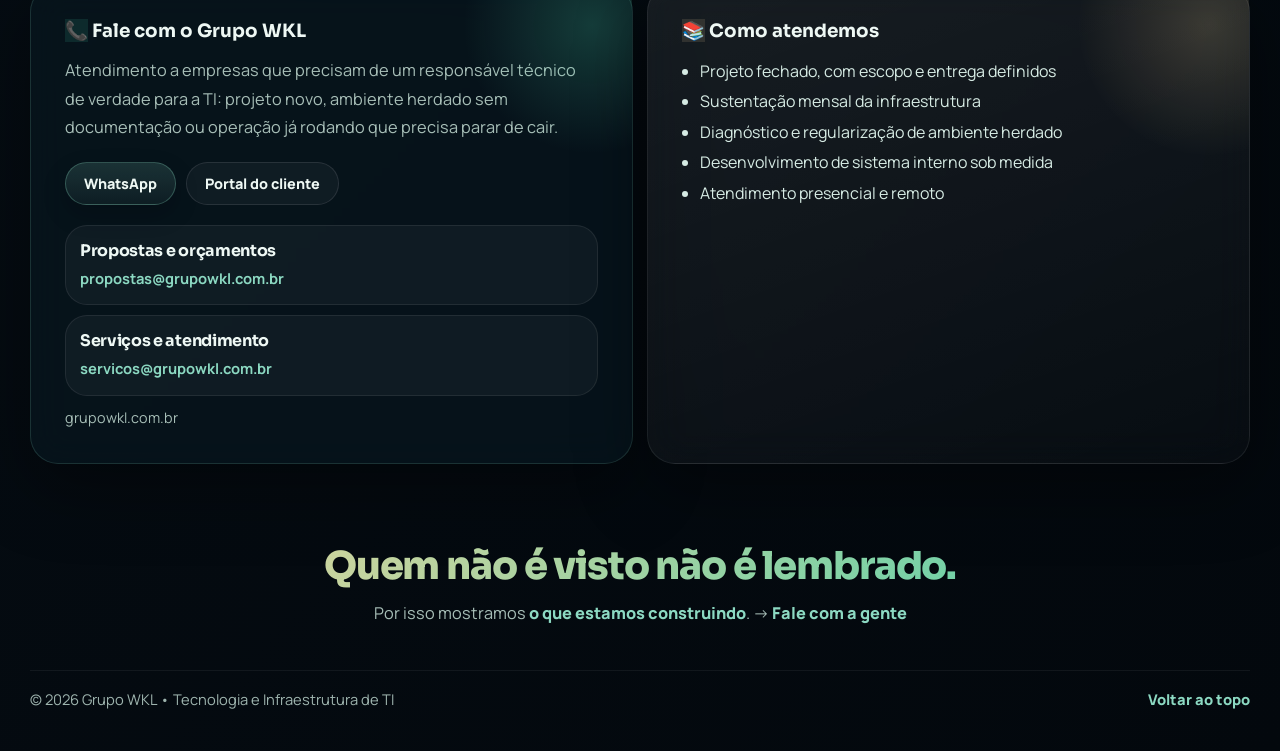
==== commit 7ab708f9: "Modal de detalhes nos 39 cartões de serviço da página principal - detalhes-servicos.js: textos das 7" ====
--- a/index.html
+++ b/index.html
@@ -9,6 +9,7 @@
   <link rel="preconnect" href="https://fonts.googleapis.com" />
   <link rel="preconnect" href="https://fonts.gstatic.com" crossorigin />
   <link href="https://fonts.googleapis.com/css2?family=Manrope:wght@400;500;600;700;800&family=Sora:wght@500;600;700;800&display=swap" rel="stylesheet" />
+  <link rel="stylesheet" href="detalhes.css?v=20260927b" />
   <style>
     :root {
       --bg: #03080c;
@@ -552,7 +553,7 @@
           </div>
 
           <div class="grid-3">
-            <article class="card card-accent-green fade-up">
+            <article class="card card-accent-green fade-up" data-detalhe="servidores-fisicos">
               <h3><span class="card-icon icon-green">&#9000;</span> Servidores físicos</h3>
               <p>Especificação, instalação e manutenção de servidores de rack e torre, com controle de garantia, discos em RAID e firmware atualizado.</p>
               <ul>
@@ -562,7 +563,7 @@
               </ul>
             </article>
 
-            <article class="card card-accent-blue fade-up d1">
+            <article class="card card-accent-blue fade-up d1" data-detalhe="virtualizacao">
               <h3><span class="card-icon icon-blue">&#9729;</span> Virtualização</h3>
               <p>Consolidação de cargas em hosts virtualizados, com separação por função e recursos ajustados a cada serviço.</p>
               <ul>
@@ -572,7 +573,7 @@
               </ul>
             </article>
 
-            <article class="card card-accent-green fade-up d2">
+            <article class="card card-accent-green fade-up d2" data-detalhe="active-directory">
               <h3><span class="card-icon icon-green">&#128274;</span> Active Directory</h3>
               <p>Domínio corporativo com usuários, grupos e permissões organizados — quem entra, no quê, e até onde.</p>
               <ul>
@@ -582,7 +583,7 @@
               </ul>
             </article>
 
-            <article class="card card-accent-warm fade-up">
+            <article class="card card-accent-warm fade-up" data-detalhe="sustentacao-erp">
               <h3><span class="card-icon icon-warm">&#128187;</span> Sustentação de ERP</h3>
               <p>Ambiente de ERP e plataformas de processo mantidos no ar: serviços, bancos de dados, atualizações e integrações.</p>
               <ul>
@@ -592,7 +593,7 @@
               </ul>
             </article>
 
-            <article class="card card-accent-purple fade-up d1">
+            <article class="card card-accent-purple fade-up d1" data-detalhe="sala-servidores">
               <h3><span class="card-icon icon-purple">&#9889;</span> Sala de servidores</h3>
               <p>A infraestrutura que ninguém vê até faltar: energia, climatização e organização física do CPD.</p>
               <ul>
@@ -602,7 +603,7 @@
               </ul>
             </article>
 
-            <article class="card card-accent-blue fade-up d2">
+            <article class="card card-accent-blue fade-up d2" data-detalhe="parque-estacoes">
               <h3><span class="card-icon icon-blue">&#128421;</span> Parque de estações</h3>
               <p>Notebooks, desktops e periféricos com inventário vivo, padronização de imagem e manutenção preventiva.</p>
               <ul>
@@ -629,7 +630,7 @@
           </div>
 
           <div class="grid-3">
-            <article class="card card-accent-red fade-up">
+            <article class="card card-accent-red fade-up" data-detalhe="firewall">
               <h3><span class="card-icon icon-red">&#128737;</span> Firewall</h3>
               <p>Firewall corporativo como porta única de entrada e saída, com regras revisadas e registro do que passa.</p>
               <ul>
@@ -639,7 +640,7 @@
               </ul>
             </article>
 
-            <article class="card card-accent-blue fade-up d1">
+            <article class="card card-accent-blue fade-up d1" data-detalhe="vpn">
               <h3><span class="card-icon icon-blue">&#128272;</span> VPN e acesso remoto</h3>
               <p>Acesso de fora da empresa sem abrir a rede: túnel cifrado, usuário nominal e permissão pelo mínimo necessário.</p>
               <ul>
@@ -649,7 +650,7 @@
               </ul>
             </article>
 
-            <article class="card card-accent-green fade-up d2">
+            <article class="card card-accent-green fade-up d2" data-detalhe="antivirus">
               <h3><span class="card-icon icon-green">&#128171;</span> Antivírus e proteção</h3>
               <p>Proteção de endpoint com console central: o que foi detectado, onde, e o que foi feito a respeito.</p>
               <ul>
@@ -659,7 +660,7 @@
               </ul>
             </article>
 
-            <article class="card card-accent-warm fade-up">
+            <article class="card card-accent-warm fade-up" data-detalhe="vlans">
               <h3><span class="card-icon icon-warm">&#128208;</span> VLANs e segmentação</h3>
               <p>Rede dividida por função — administrativo, produção, câmeras e visitantes não conversam entre si sem uma regra que permita.</p>
               <ul>
@@ -669,7 +670,7 @@
               </ul>
             </article>
 
-            <article class="card card-accent-warm fade-up d1">
+            <article class="card card-accent-warm fade-up d1" data-detalhe="links">
               <h3><span class="card-icon icon-warm">&#127760;</span> Links e conectividade</h3>
               <p>Contratação e gestão de links de internet, com redundância e troca automática quando um provedor cai.</p>
               <ul>
@@ -679,7 +680,7 @@
               </ul>
             </article>
 
-            <article class="card card-accent-purple fade-up d2">
+            <article class="card card-accent-purple fade-up d2" data-detalhe="credenciais">
               <h3><span class="card-icon icon-purple">&#128273;</span> Gestão de credenciais</h3>
               <p>Senhas fora do código e fora do chat: cofre próprio, rotação periódica e um acesso por pessoa.</p>
               <ul>
@@ -706,7 +707,7 @@
           </div>
 
           <div class="grid-3">
-            <article class="card card-accent-warm fade-up">
+            <article class="card card-accent-warm fade-up" data-detalhe="backup-servidores">
               <h3><span class="card-icon icon-warm">&#128230;</span> Backup de servidores</h3>
               <p>Cópia automatizada de máquinas virtuais e bancos, com retenção definida e alerta quando um job falha.</p>
               <ul>
@@ -716,7 +717,7 @@
               </ul>
             </article>
 
-            <article class="card card-accent-green fade-up d1">
+            <article class="card card-accent-green fade-up d1" data-detalhe="storage-externo">
               <h3><span class="card-icon icon-green">&#128451;</span> Storage e cópia externa</h3>
               <p>Destino de backup separado da produção, para que uma falha não leve o original e a cópia juntos.</p>
               <ul>
@@ -726,7 +727,7 @@
               </ul>
             </article>
 
-            <article class="card card-accent-blue fade-up d2">
+            <article class="card card-accent-blue fade-up d2" data-detalhe="backup-config">
               <h3><span class="card-icon icon-blue">&#128194;</span> Configuração de equipamentos</h3>
               <p>Firewall, switches, controladoras e gravadores também têm backup — é o que encurta a volta depois de uma queima.</p>
               <ul>
@@ -736,7 +737,7 @@
               </ul>
             </article>
 
-            <article class="card card-accent-red fade-up">
+            <article class="card card-accent-red fade-up" data-detalhe="teste-restauracao">
               <h3><span class="card-icon icon-red">&#9851;</span> Teste de restauração</h3>
               <p>Restauração exercitada de verdade, em ambiente separado, antes de precisar dela numa emergência.</p>
               <ul>
@@ -746,7 +747,7 @@
               </ul>
             </article>
 
-            <article class="card card-accent-purple fade-up d1">
+            <article class="card card-accent-purple fade-up d1" data-detalhe="continuidade">
               <h3><span class="card-icon icon-purple">&#128260;</span> Plano de continuidade</h3>
               <p>O que fazer quando cai: ordem de prioridade dos sistemas, responsáveis e passo a passo do retorno.</p>
               <ul>
@@ -756,7 +757,7 @@
               </ul>
             </article>
 
-            <article class="card card-accent-green fade-up d2">
+            <article class="card card-accent-green fade-up d2" data-detalhe="retencao">
               <h3><span class="card-icon icon-green">&#128274;</span> Retenção e descarte</h3>
               <p>Guardar o que precisa ser guardado, pelo tempo certo — e descartar mídia velha sem deixar dado para trás.</p>
               <ul>
@@ -783,7 +784,7 @@
           </div>
 
           <div class="grid-3">
-            <article class="card card-accent-blue fade-up">
+            <article class="card card-accent-blue fade-up" data-detalhe="wifi">
               <h3><span class="card-icon icon-blue">&#128246;</span> Wi-Fi corporativo</h3>
               <p>Cobertura planejada por área, com controladora central, roaming entre pontos e rede de visitantes isolada.</p>
               <ul>
@@ -793,7 +794,7 @@
               </ul>
             </article>
 
-            <article class="card card-accent-green fade-up d1">
+            <article class="card card-accent-green fade-up d1" data-detalhe="rede-cabeada">
               <h3><span class="card-icon icon-green">&#128268;</span> Rede cabeada</h3>
               <p>Cabeamento estruturado, switches gerenciáveis e topologia desenhada — com etiqueta em cada ponta.</p>
               <ul>
@@ -803,7 +804,7 @@
               </ul>
             </article>
 
-            <article class="card card-accent-warm fade-up d2">
+            <article class="card card-accent-warm fade-up d2" data-detalhe="telefonia">
               <h3><span class="card-icon icon-warm">&#128466;</span> Telefonia IP</h3>
               <p>Central telefônica sobre a rede de dados: ramais, filas de atendimento e gravação quando necessário.</p>
               <ul>
@@ -813,7 +814,7 @@
               </ul>
             </article>
 
-            <article class="card card-accent-purple fade-up">
+            <article class="card card-accent-purple fade-up" data-detalhe="campo">
               <h3><span class="card-icon icon-purple">&#128752;</span> Conectividade em campo</h3>
               <p>Unidades e frentes de trabalho sem infraestrutura no local, conectadas por rádio, 4G/5G ou satélite.</p>
               <ul>
@@ -823,7 +824,7 @@
               </ul>
             </article>
 
-            <article class="card card-accent-blue fade-up d1">
+            <article class="card card-accent-blue fade-up d1" data-detalhe="unidades">
               <h3><span class="card-icon icon-blue">&#128736;</span> Implantação de unidades</h3>
               <p>Abertura de escritório ou unidade nova entregue pronta: rede, telefonia, servidores de apoio e acessos criados.</p>
               <ul>
@@ -833,7 +834,7 @@
               </ul>
             </article>
 
-            <article class="card card-accent-green fade-up d2">
+            <article class="card card-accent-green fade-up d2" data-detalhe="desempenho">
               <h3><span class="card-icon icon-green">&#128200;</span> Desempenho da rede</h3>
               <p>Diagnóstico de lentidão com medição, não com achismo: onde o gargalo está e quanto custa resolver.</p>
               <ul>
@@ -860,7 +861,7 @@
           </div>
 
           <div class="grid-3">
-            <article class="card card-accent-purple fade-up">
+            <article class="card card-accent-purple fade-up" data-detalhe="cftv">
               <h3><span class="card-icon icon-purple">&#128247;</span> CFTV</h3>
               <p>Projeto e manutenção de circuito fechado de TV, com gravação dimensionada pelo tempo de guarda exigido.</p>
               <ul>
@@ -870,7 +871,7 @@
               </ul>
             </article>
 
-            <article class="card card-accent-green fade-up d1">
+            <article class="card card-accent-green fade-up d1" data-detalhe="monitoramento-rede">
               <h3><span class="card-icon icon-green">&#128200;</span> Monitoramento de rede</h3>
               <p>Servidores, links e serviços observados o tempo todo, com alerta antes do usuário abrir chamado.</p>
               <ul>
@@ -880,7 +881,7 @@
               </ul>
             </article>
 
-            <article class="card card-accent-warm fade-up d2">
+            <article class="card card-accent-warm fade-up d2" data-detalhe="frota">
               <h3><span class="card-icon icon-warm">&#128666;</span> Rastreamento de frota</h3>
               <p>Acompanhamento de veículos e equipamentos, com relatório de percurso e apoio à gestão da operação.</p>
               <ul>
@@ -890,7 +891,7 @@
               </ul>
             </article>
 
-            <article class="card card-accent-blue fade-up">
+            <article class="card card-accent-blue fade-up" data-detalhe="tv-corporativa">
               <h3><span class="card-icon icon-blue">&#128250;</span> TV corporativa e painéis</h3>
               <p>Painéis e televisores exibindo indicadores, avisos e imagens ao vivo nos pontos onde a informação é necessária.</p>
               <ul>
@@ -900,7 +901,7 @@
               </ul>
             </article>
 
-            <article class="card card-accent-red fade-up d1">
+            <article class="card card-accent-red fade-up d1" data-detalhe="incidentes">
               <h3><span class="card-icon icon-red">&#128680;</span> Resposta a incidentes</h3>
               <p>Quando algo para, o roteiro já existe: identificar, conter, restabelecer e registrar para não repetir.</p>
               <ul>
@@ -910,7 +911,7 @@
               </ul>
             </article>
 
-            <article class="card card-accent-green fade-up d2">
+            <article class="card card-accent-green fade-up d2" data-detalhe="automacao">
               <h3><span class="card-icon icon-green">&#127968;</span> Automação predial</h3>
               <p>Iluminação, tomadas, climatização e sensores integrados e controlados por aplicativo ou por rotina.</p>
               <ul>
@@ -937,7 +938,7 @@
           </div>
 
           <div class="grid-3">
-            <article class="card card-accent-green fade-up">
+            <article class="card card-accent-green fade-up" data-detalhe="portais">
               <h3><span class="card-icon icon-green">&#127760;</span> Portais internos</h3>
               <p>Portal único de acesso aos sistemas da empresa, com login próprio, perfis de permissão e módulos por área.</p>
               <ul>
@@ -947,7 +948,7 @@
               </ul>
             </article>
 
-            <article class="card card-accent-warm fade-up d1">
+            <article class="card card-accent-warm fade-up d1" data-detalhe="integracao-whatsapp">
               <h3><span class="card-icon icon-warm">&#128172;</span> Integração com WhatsApp</h3>
               <p>Avisos, cobranças e confirmações saindo direto do sistema para o WhatsApp de quem precisa receber.</p>
               <ul>
@@ -957,7 +958,7 @@
               </ul>
             </article>
 
-            <article class="card card-accent-blue fade-up d2">
+            <article class="card card-accent-blue fade-up d2" data-detalhe="publicacao">
               <h3><span class="card-icon icon-blue">&#128295;</span> Publicação segura</h3>
               <p>Sistema interno acessível de fora com HTTPS e sem abrir porta no firewall, via proxy reverso e túnel.</p>
               <ul>
@@ -967,7 +968,7 @@
               </ul>
             </article>
 
-            <article class="card card-accent-purple fade-up">
+            <article class="card card-accent-purple fade-up" data-detalhe="service-desk">
               <h3><span class="card-icon icon-purple">&#127915;</span> Service desk</h3>
               <p>Chamados com fila, responsável e prazo — o que virou histórico do que quebra e do que se repete.</p>
               <ul>
@@ -977,7 +978,7 @@
               </ul>
             </article>
 
-            <article class="card card-accent-warm fade-up d1">
+            <article class="card card-accent-warm fade-up d1" data-detalhe="email">
               <h3><span class="card-icon icon-warm">&#9993;</span> E-mail corporativo</h3>
               <p>Domínio próprio, contas por colaborador e os registros de DNS certos para a mensagem não cair em spam.</p>
               <ul>
@@ -987,7 +988,7 @@
               </ul>
             </article>
 
-            <article class="card card-accent-green fade-up d2">
+            <article class="card card-accent-green fade-up d2" data-detalhe="sites">
               <h3><span class="card-icon icon-green">&#128196;</span> Sites e páginas</h3>
               <p>Site institucional, páginas de apresentação e materiais internos publicados com identidade da empresa.</p>
               <ul>
@@ -1018,7 +1019,7 @@
           </div>
 
           <div class="grid-3">
-            <article class="card card-accent-blue fade-up">
+            <article class="card card-accent-blue fade-up" data-detalhe="inventario-gestao">
               <h3><span class="card-icon icon-blue">&#128202;</span> Inventário</h3>
               <p>Todo equipamento com registro: o que é, onde está, com quem, desde quando e até quando tem garantia.</p>
               <ul>
@@ -1028,7 +1029,7 @@
               </ul>
             </article>
 
-            <article class="card card-accent-green fade-up d1">
+            <article class="card card-accent-green fade-up d1" data-detalhe="topologia">
               <h3><span class="card-icon icon-green">&#128506;</span> Topologia e diagramas</h3>
               <p>Desenho de como a rede é de verdade — links, segmentos, servidores e por onde o dado passa.</p>
               <ul>
@@ -1038,7 +1039,7 @@
               </ul>
             </article>
 
-            <article class="card card-accent-warm fade-up d2">
+            <article class="card card-accent-warm fade-up d2" data-detalhe="procedimentos">
               <h3><span class="card-icon icon-warm">&#128221;</span> Procedimentos</h3>
               <p>Rotina escrita para o que se repete, para que a execução não dependa de quem está de plantão.</p>
               <ul>
@@ -1325,5 +1326,7 @@
       });
     });
   </script>
+  <script src="detalhes-servicos.js?v=20260927b"></script>
+  <script src="detalhes.js?v=20260927b"></script>
 </body>
 </html>
--- a/detalhes.css
+++ b/detalhes.css
@@ -0,0 +1,63 @@
+/* Modal de detalhes dos cartões — usado por index.html e desenvolvimento.html (motor em detalhes.js). */
+.card[data-detalhe] { cursor: pointer; position: relative; }
+.card[data-detalhe]:focus-visible { outline: 2px solid var(--accent-strong); outline-offset: 3px; }
+.card-mais {
+  display: inline-flex; align-items: center; gap: 6px;
+  margin-top: 12px; color: var(--accent); font-size: 0.84rem; font-weight: 800;
+}
+.card[data-detalhe]:hover .card-mais { text-decoration: underline; }
+
+dialog.detalhe {
+  width: min(760px, calc(100% - 32px));
+  max-height: min(86vh, 900px);
+  margin: auto; padding: 0;
+  color: var(--text);
+  background: linear-gradient(160deg, rgba(10, 30, 38, 0.98), rgba(5, 14, 20, 0.98));
+  border: 1px solid rgba(140, 217, 194, 0.22);
+  border-radius: var(--radius-lg);
+  box-shadow: var(--shadow);
+  overflow: hidden;
+}
+dialog.detalhe[open] { display: flex; flex-direction: column; animation: detalheEntra 0.2s ease; }
+dialog.detalhe::backdrop { background: rgba(1, 5, 8, 0.72); backdrop-filter: blur(4px); -webkit-backdrop-filter: blur(4px); }
+@keyframes detalheEntra { from { opacity: 0; transform: translateY(14px); } to { opacity: 1; transform: none; } }
+
+.detalhe-topo {
+  display: flex; align-items: flex-start; justify-content: space-between; gap: 12px;
+  padding: 22px 24px 14px; border-bottom: 1px solid rgba(255, 255, 255, 0.06);
+}
+.detalhe-topo h2 {
+  font-family: "Sora", sans-serif; font-size: clamp(1.2rem, 3vw, 1.5rem);
+  letter-spacing: -0.02em; display: flex; align-items: center; gap: 10px;
+}
+.detalhe-topo .status { margin-bottom: 8px; }
+.detalhe-fechar {
+  flex-shrink: 0; width: 40px; height: 40px; border-radius: 12px;
+  border: 1px solid rgba(255, 255, 255, 0.10); background: rgba(255, 255, 255, 0.04);
+  color: var(--text); font-size: 1.2rem; cursor: pointer;
+}
+.detalhe-fechar:hover { border-color: rgba(140, 217, 194, 0.4); }
+
+.detalhe-corpo { padding: 18px 24px; overflow-y: auto; overscroll-behavior: contain; }
+.detalhe-resumo { color: #d6ebe4; line-height: 1.7; font-size: 1rem; }
+.detalhe-secao { margin-top: 18px; }
+.detalhe-secao h3 {
+  font-family: "Sora", sans-serif; font-size: 0.95rem; letter-spacing: -0.01em;
+  color: var(--accent-warm); margin-bottom: 8px;
+}
+.detalhe-secao p { color: var(--muted); line-height: 1.65; font-size: 0.94rem; }
+.detalhe-secao ul { padding-left: 18px; }
+.detalhe-secao li { margin: 6px 0; color: #d6ebe4; line-height: 1.55; font-size: 0.93rem; }
+.detalhe-stack { margin-top: 16px; }
+
+.detalhe-rodape {
+  display: flex; flex-wrap: wrap; gap: 10px; justify-content: flex-end;
+  padding: 14px 24px 20px; border-top: 1px solid rgba(255, 255, 255, 0.06);
+}
+
+@media (max-width: 720px) {
+  dialog.detalhe { width: calc(100% - 20px); max-height: 92vh; }
+  .detalhe-topo, .detalhe-corpo, .detalhe-rodape { padding-left: 16px; padding-right: 16px; }
+  .detalhe-rodape .btn { flex: 1 1 100%; }
+}
+@media (prefers-reduced-motion: reduce) { dialog.detalhe[open] { animation: none; } }
